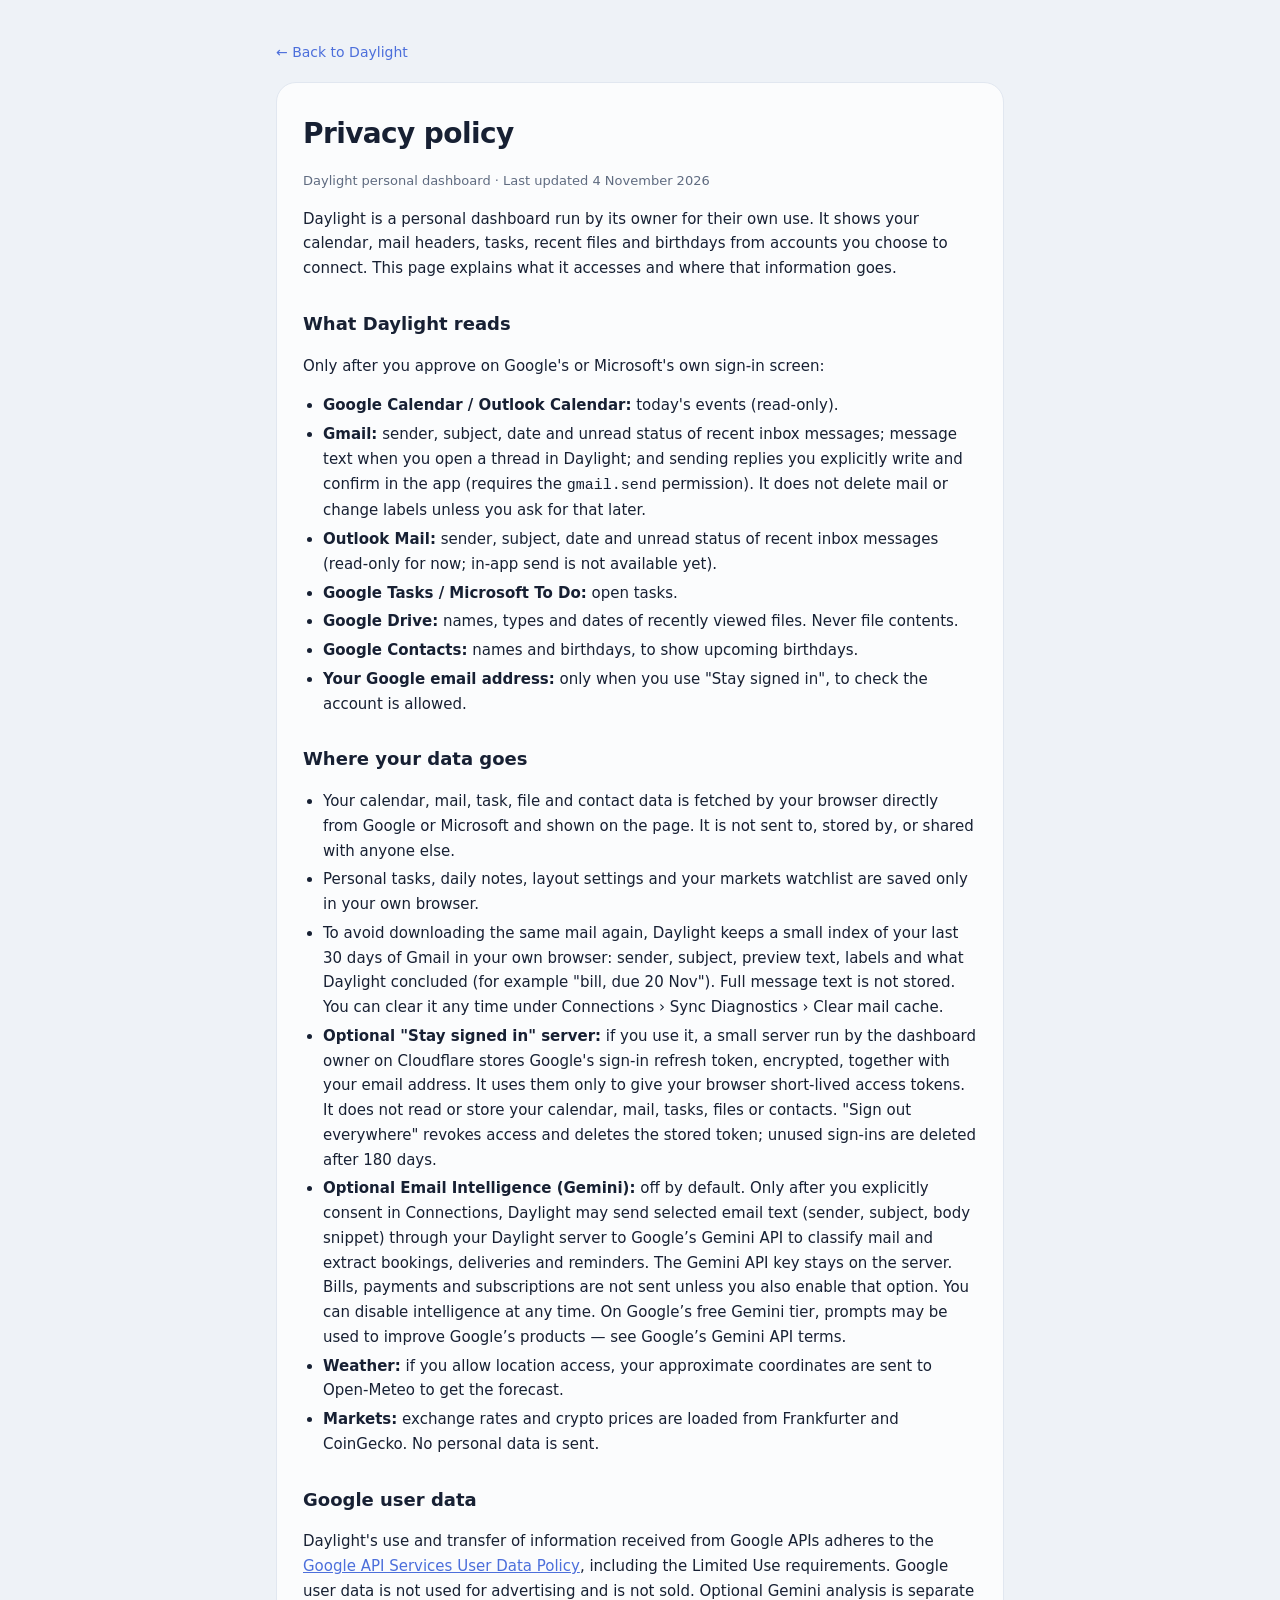
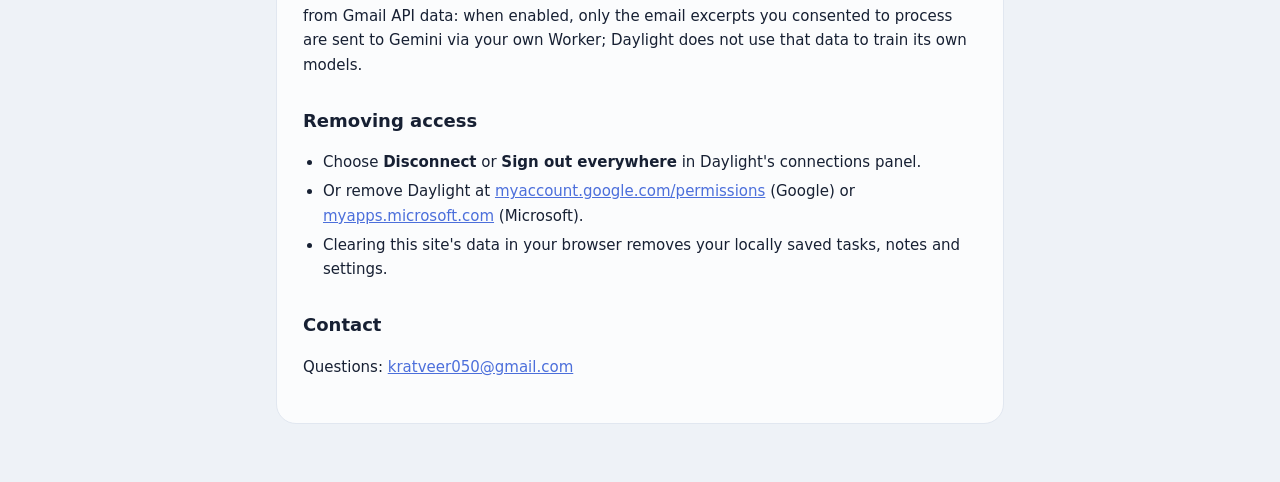
==== privacy.html @ 954da71e "Gmail reliability (Phase 1), financial intelligence (Phase 2), Gmail cost-optimised sync (v2), audit" ====
<!doctype html>
<html lang="en">
<head>
<meta charset="utf-8"><meta name="viewport" content="width=device-width,initial-scale=1">
<title>Daylight — Privacy policy</title>
<link rel="icon" href="icon-192.png">
<style>
:root{--bg:#eef2f7;--ink:#172033;--muted:#5f6b80;--card:#ffffffcc;--line:#e1e7f0;--accent:#4c6fdb}
@media (prefers-color-scheme:dark){:root{--bg:#141a25;--ink:#e8edf6;--muted:#a4b0c2;--card:#1f2838cc;--line:#2e3a50;--accent:#9bb0ff}}
*{box-sizing:border-box}body{margin:0;background:var(--bg);color:var(--ink);font:15px/1.65 system-ui,-apple-system,"Segoe UI",sans-serif}
main{max-width:760px;margin:0 auto;padding:40px 16px 60px}
.card{background:var(--card);border:1px solid var(--line);border-radius:20px;padding:28px 26px}
h1{font-size:28px;letter-spacing:-.6px;margin:0 0 4px}h2{font-size:18px;margin:28px 0 6px}
.muted{color:var(--muted);font-size:13px}a{color:var(--accent)}ul{padding-left:20px}li{margin:4px 0}
.back{display:inline-block;margin-bottom:18px;font-size:14px;text-decoration:none}
</style>
</head>
<body>
<main>
<a class="back" href="./">← Back to Daylight</a>
<div class="card">
<h1>Privacy policy</h1>
<p class="muted">Daylight personal dashboard · Last updated 4 November 2026</p>

<p>Daylight is a personal dashboard run by its owner for their own use. It shows your calendar, mail headers, tasks, recent files and birthdays from accounts you choose to connect. This page explains what it accesses and where that information goes.</p>

<h2>What Daylight reads</h2>
<p>Only after you approve on Google's or Microsoft's own sign-in screen:</p>
<ul>
<li><b>Google Calendar / Outlook Calendar:</b> today's events (read-only).</li>
<li><b>Gmail:</b> sender, subject, date and unread status of recent inbox messages; message text when you open a thread in Daylight; and sending replies you explicitly write and confirm in the app (requires the <code>gmail.send</code> permission). It does not delete mail or change labels unless you ask for that later.</li>
<li><b>Outlook Mail:</b> sender, subject, date and unread status of recent inbox messages (read-only for now; in-app send is not available yet).</li>
<li><b>Google Tasks / Microsoft To Do:</b> open tasks.</li>
<li><b>Google Drive:</b> names, types and dates of recently viewed files. Never file contents.</li>
<li><b>Google Contacts:</b> names and birthdays, to show upcoming birthdays.</li>
<li><b>Your Google email address:</b> only when you use "Stay signed in", to check the account is allowed.</li>
</ul>

<h2>Where your data goes</h2>
<ul>
<li>Your calendar, mail, task, file and contact data is fetched by your browser directly from Google or Microsoft and shown on the page. It is not sent to, stored by, or shared with anyone else.</li>
<li>Personal tasks, daily notes, layout settings and your markets watchlist are saved only in your own browser.</li>
<li>To avoid downloading the same mail again, Daylight keeps a small index of your last 30 days of Gmail in your own browser: sender, subject, preview text, labels and what Daylight concluded (for example "bill, due 20 Nov"). Full message text is not stored. You can clear it any time under Connections › Sync Diagnostics › Clear mail cache.</li>
<li><b>Optional "Stay signed in" server:</b> if you use it, a small server run by the dashboard owner on Cloudflare stores Google's sign-in refresh token, encrypted, together with your email address. It uses them only to give your browser short-lived access tokens. It does not read or store your calendar, mail, tasks, files or contacts. "Sign out everywhere" revokes access and deletes the stored token; unused sign-ins are deleted after 180 days.</li>
<li><b>Optional Email Intelligence (Gemini):</b> off by default. Only after you explicitly consent in Connections, Daylight may send selected email text (sender, subject, body snippet) through your Daylight server to Google’s Gemini API to classify mail and extract bookings, deliveries and reminders. The Gemini API key stays on the server. Bills, payments and subscriptions are not sent unless you also enable that option. You can disable intelligence at any time. On Google’s free Gemini tier, prompts may be used to improve Google’s products — see Google’s Gemini API terms.</li>
<li><b>Weather:</b> if you allow location access, your approximate coordinates are sent to Open-Meteo to get the forecast.</li>
<li><b>Markets:</b> exchange rates and crypto prices are loaded from Frankfurter and CoinGecko. No personal data is sent.</li>
</ul>

<h2>Google user data</h2>
<p>Daylight's use and transfer of information received from Google APIs adheres to the <a href="https://developers.google.com/terms/api-services-user-data-policy">Google API Services User Data Policy</a>, including the Limited Use requirements. Google user data is not used for advertising and is not sold. Optional Gemini analysis is separate from Gmail API data: when enabled, only the email excerpts you consented to process are sent to Gemini via your own Worker; Daylight does not use that data to train its own models.</p>

<h2>Removing access</h2>
<ul>
<li>Choose <b>Disconnect</b> or <b>Sign out everywhere</b> in Daylight's connections panel.</li>
<li>Or remove Daylight at <a href="https://myaccount.google.com/permissions">myaccount.google.com/permissions</a> (Google) or <a href="https://myapps.microsoft.com">myapps.microsoft.com</a> (Microsoft).</li>
<li>Clearing this site's data in your browser removes your locally saved tasks, notes and settings.</li>
</ul>

<h2>Contact</h2>
<p>Questions: <a href="mailto:kratveer050@gmail.com">kratveer050@gmail.com</a></p>
</div>
</main>
</body>
</html>
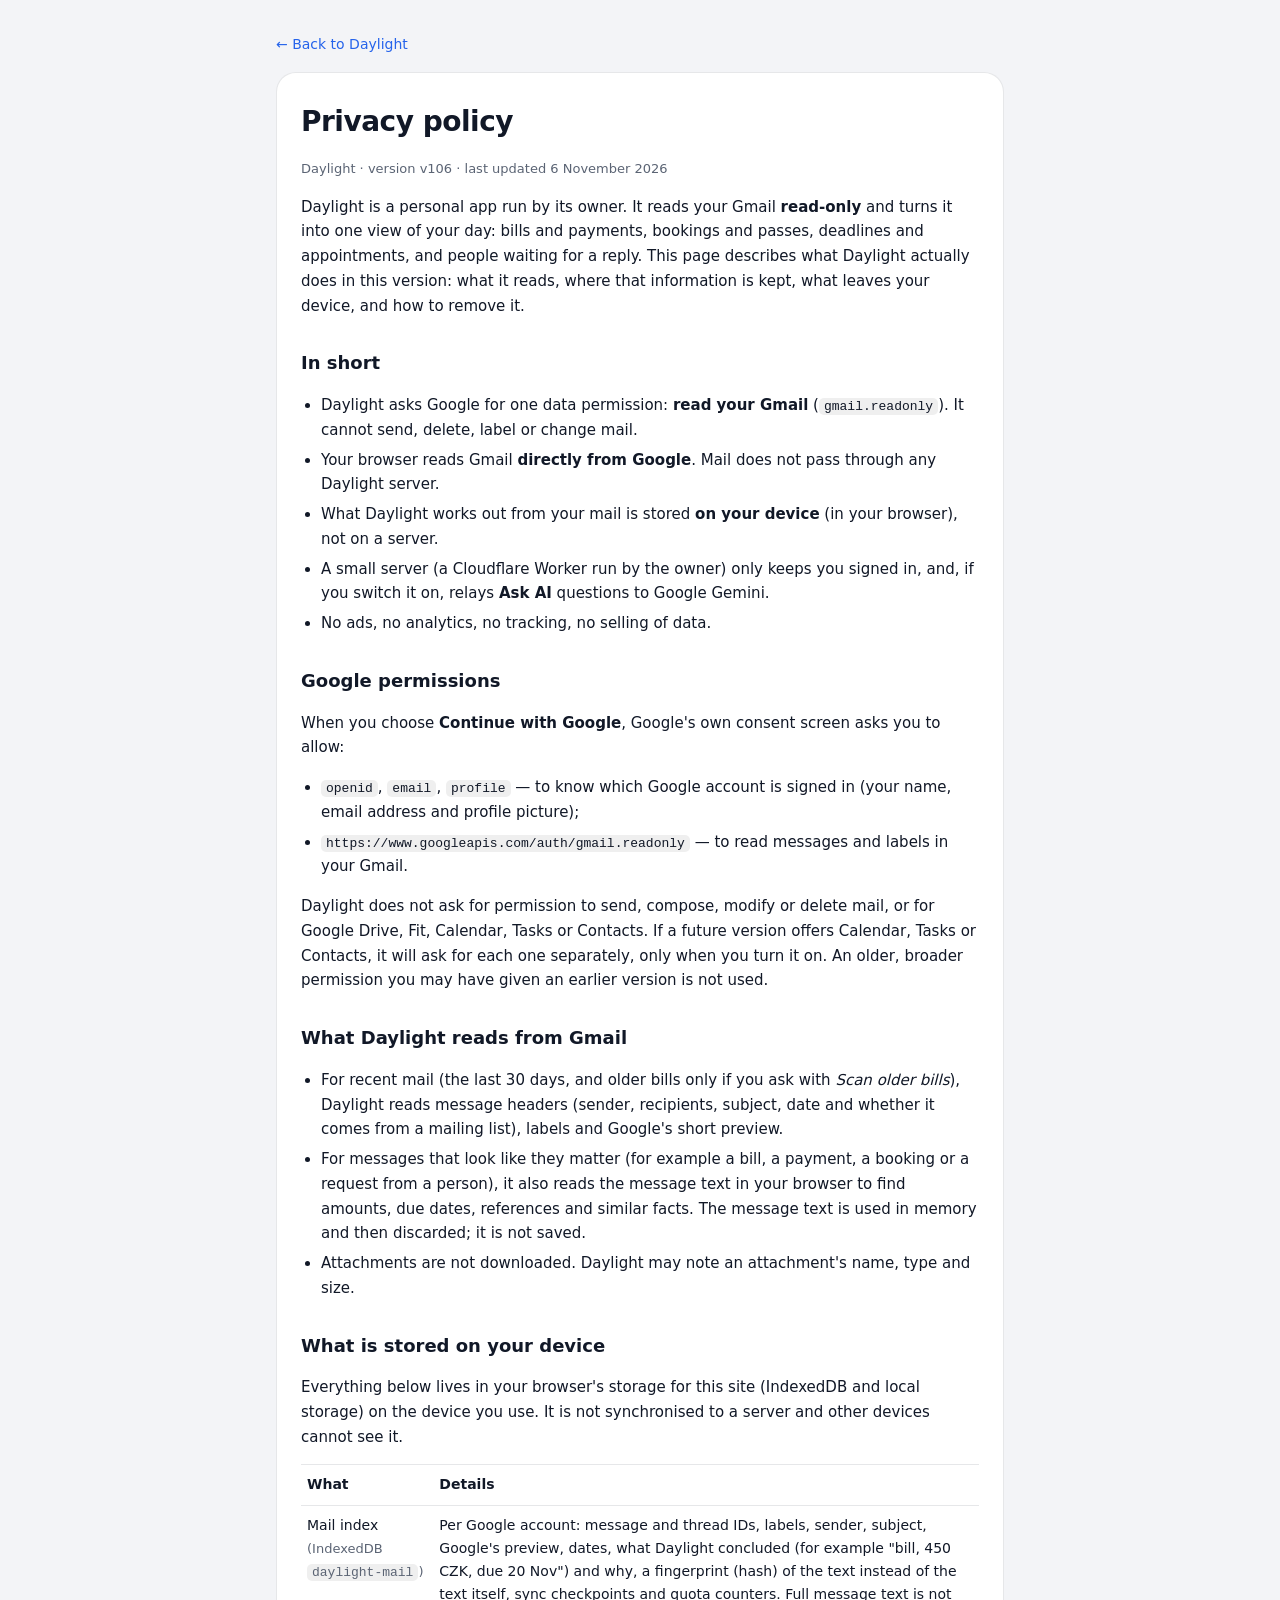
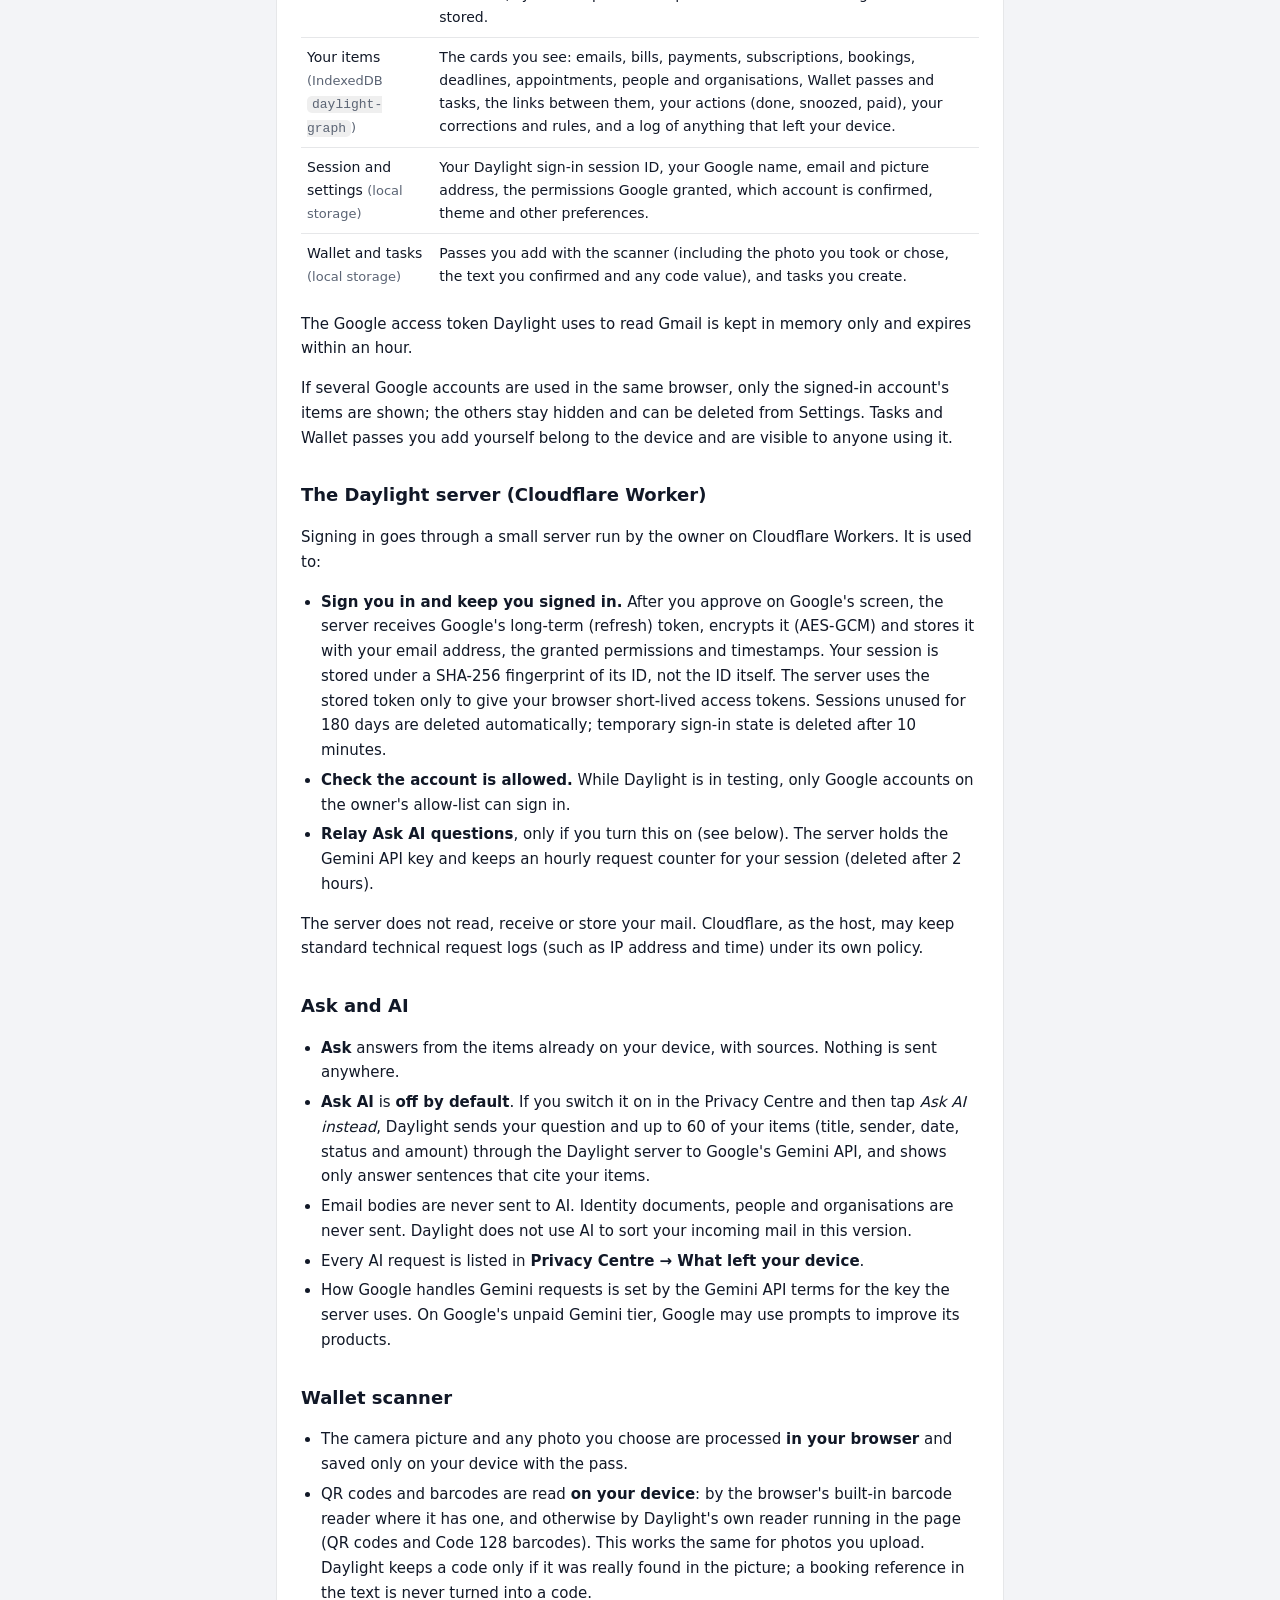
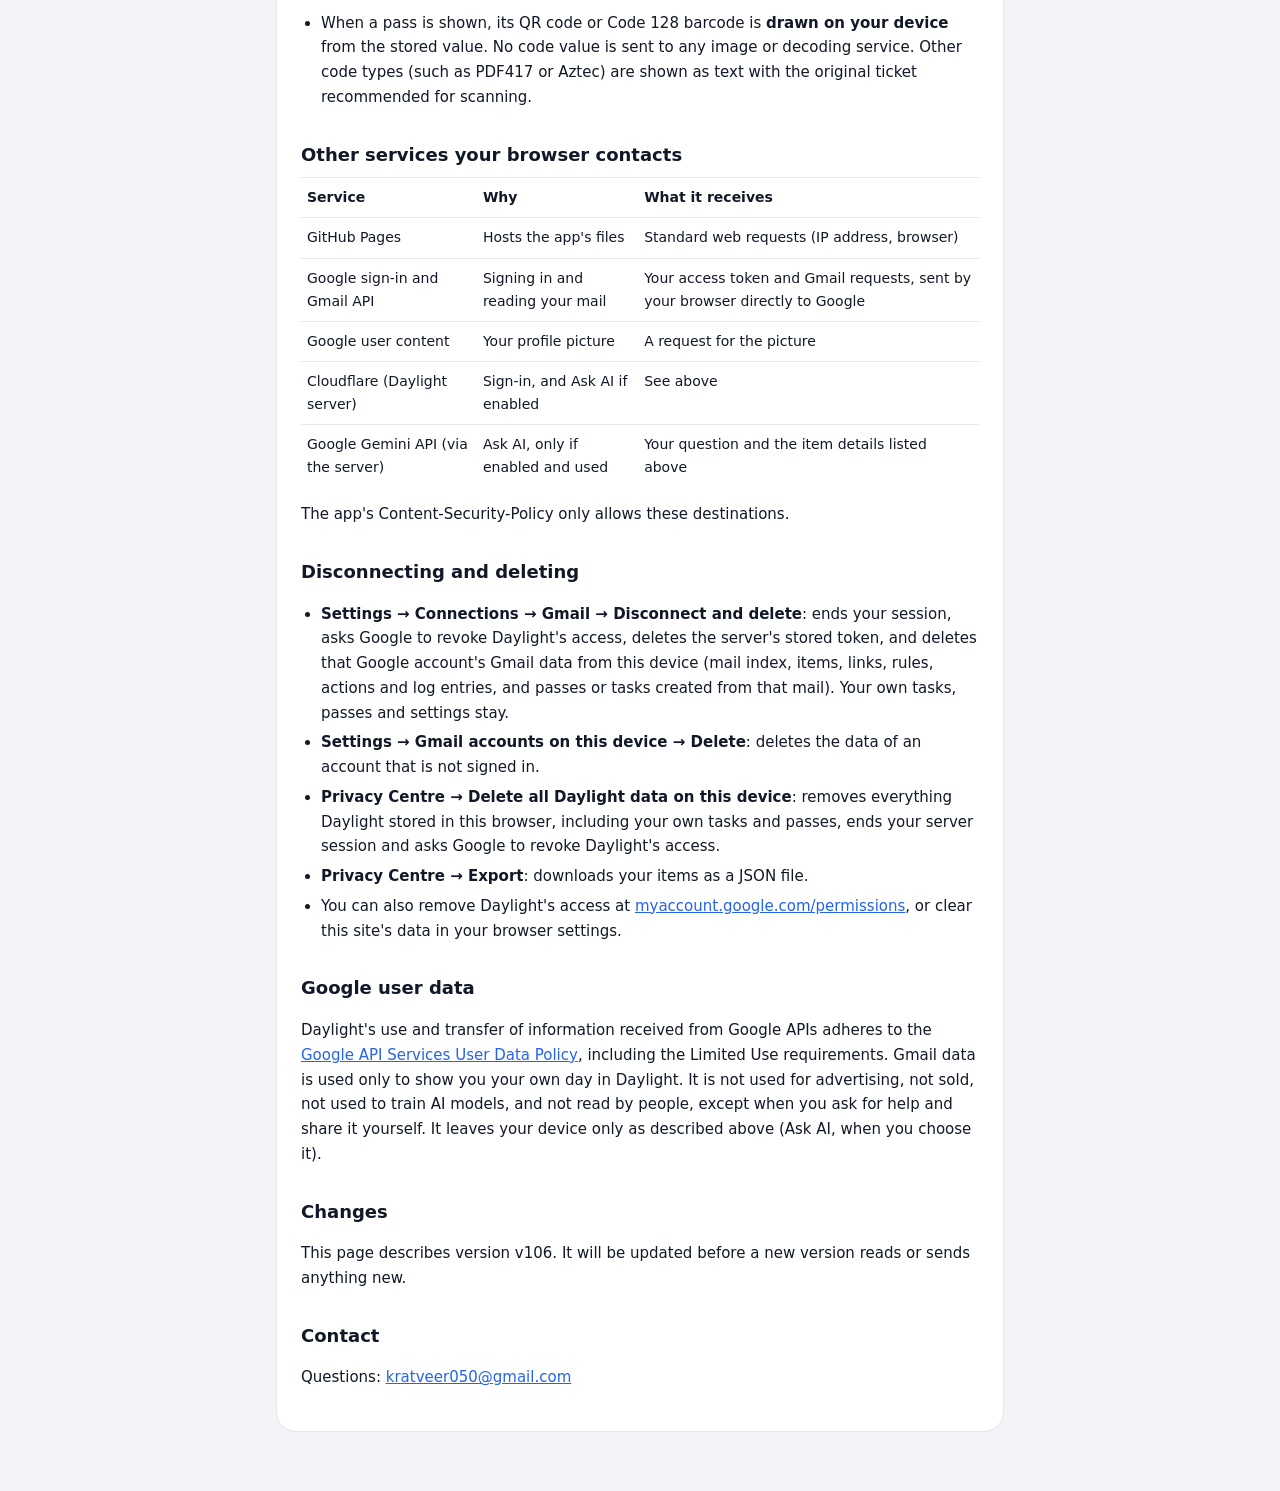
==== commit 46388fa9: "Daylight v106: V2 only, local scanner, privacy policy, CSP, self-hosted fonts, site-only publishing" ====
--- a/privacy.html
+++ b/privacy.html
@@ -2,17 +2,20 @@
 <html lang="en">
 <head>
 <meta charset="utf-8"><meta name="viewport" content="width=device-width,initial-scale=1">
+<meta http-equiv="Content-Security-Policy" content="default-src 'none'; style-src 'unsafe-inline'; img-src 'self'; base-uri 'none'; form-action 'none'">
 <title>Daylight — Privacy policy</title>
 <link rel="icon" href="icon-192.png">
 <style>
-:root{--bg:#eef2f7;--ink:#172033;--muted:#5f6b80;--card:#ffffffcc;--line:#e1e7f0;--accent:#4c6fdb}
-@media (prefers-color-scheme:dark){:root{--bg:#141a25;--ink:#e8edf6;--muted:#a4b0c2;--card:#1f2838cc;--line:#2e3a50;--accent:#9bb0ff}}
+:root{--bg:#F3F4F7;--ink:#111827;--muted:#5B6474;--card:#fff;--line:rgba(15,23,42,.1);--accent:#2563EB}
+@media (prefers-color-scheme:dark){:root{--bg:#0C0E12;--ink:#E8EDF6;--muted:#A4B0C2;--card:#161A21;--line:rgba(255,255,255,.1);--accent:#8FB0FF}}
 *{box-sizing:border-box}body{margin:0;background:var(--bg);color:var(--ink);font:15px/1.65 system-ui,-apple-system,"Segoe UI",sans-serif}
-main{max-width:760px;margin:0 auto;padding:40px 16px 60px}
-.card{background:var(--card);border:1px solid var(--line);border-radius:20px;padding:28px 26px}
-h1{font-size:28px;letter-spacing:-.6px;margin:0 0 4px}h2{font-size:18px;margin:28px 0 6px}
-.muted{color:var(--muted);font-size:13px}a{color:var(--accent)}ul{padding-left:20px}li{margin:4px 0}
-.back{display:inline-block;margin-bottom:18px;font-size:14px;text-decoration:none}
+main{max-width:760px;margin:0 auto;padding:32px 16px 60px}
+.card{background:var(--card);border:1px solid var(--line);border-radius:20px;padding:26px 24px}
+h1{font-size:28px;letter-spacing:-.5px;margin:0 0 4px}h2{font-size:18px;margin:30px 0 6px}
+.muted{color:var(--muted);font-size:13px}a{color:var(--accent)}ul{padding-left:20px}li{margin:5px 0}
+code{font-size:13px;background:rgba(127,127,127,.12);padding:1px 5px;border-radius:5px;word-break:break-word}
+table{width:100%;border-collapse:collapse;font-size:14px;margin:8px 0}th,td{text-align:left;vertical-align:top;padding:8px 6px;border-top:1px solid var(--line)}th{font-weight:650}
+.back{display:inline-block;margin-bottom:16px;font-size:14px;text-decoration:none}
 </style>
 </head>
 <body>
@@ -20,42 +23,96 @@
 <a class="back" href="./">← Back to Daylight</a>
 <div class="card">
 <h1>Privacy policy</h1>
-<p class="muted">Daylight personal dashboard · Last updated 4 November 2026</p>
+<p class="muted">Daylight · version v106 · last updated 6 November 2026</p>
 
-<p>Daylight is a personal dashboard run by its owner for their own use. It shows your calendar, mail headers, tasks, recent files and birthdays from accounts you choose to connect. This page explains what it accesses and where that information goes.</p>
+<p>Daylight is a personal app run by its owner. It reads your Gmail <b>read-only</b> and turns it into one view of your day: bills and payments, bookings and passes, deadlines and appointments, and people waiting for a reply. This page describes what Daylight actually does in this version: what it reads, where that information is kept, what leaves your device, and how to remove it.</p>
 
-<h2>What Daylight reads</h2>
-<p>Only after you approve on Google's or Microsoft's own sign-in screen:</p>
+<h2>In short</h2>
 <ul>
-<li><b>Google Calendar / Outlook Calendar:</b> today's events (read-only).</li>
-<li><b>Gmail:</b> sender, subject, date and unread status of recent inbox messages; message text when you open a thread in Daylight; and sending replies you explicitly write and confirm in the app (requires the <code>gmail.send</code> permission). It does not delete mail or change labels unless you ask for that later.</li>
-<li><b>Outlook Mail:</b> sender, subject, date and unread status of recent inbox messages (read-only for now; in-app send is not available yet).</li>
-<li><b>Google Tasks / Microsoft To Do:</b> open tasks.</li>
-<li><b>Google Drive:</b> names, types and dates of recently viewed files. Never file contents.</li>
-<li><b>Google Contacts:</b> names and birthdays, to show upcoming birthdays.</li>
-<li><b>Your Google email address:</b> only when you use "Stay signed in", to check the account is allowed.</li>
+<li>Daylight asks Google for one data permission: <b>read your Gmail</b> (<code>gmail.readonly</code>). It cannot send, delete, label or change mail.</li>
+<li>Your browser reads Gmail <b>directly from Google</b>. Mail does not pass through any Daylight server.</li>
+<li>What Daylight works out from your mail is stored <b>on your device</b> (in your browser), not on a server.</li>
+<li>A small server (a Cloudflare Worker run by the owner) only keeps you signed in, and, if you switch it on, relays <b>Ask AI</b> questions to Google Gemini.</li>
+<li>No ads, no analytics, no tracking, no selling of data.</li>
 </ul>
 
-<h2>Where your data goes</h2>
+<h2>Google permissions</h2>
+<p>When you choose <b>Continue with Google</b>, Google's own consent screen asks you to allow:</p>
 <ul>
-<li>Your calendar, mail, task, file and contact data is fetched by your browser directly from Google or Microsoft and shown on the page. It is not sent to, stored by, or shared with anyone else.</li>
-<li>Personal tasks, daily notes, layout settings and your markets watchlist are saved only in your own browser.</li>
-<li>To avoid downloading the same mail again, Daylight keeps a small index of your last 30 days of Gmail in your own browser: sender, subject, preview text, labels and what Daylight concluded (for example "bill, due 20 Nov"). Full message text is not stored. You can clear it any time under Connections › Sync Diagnostics › Clear mail cache.</li>
-<li><b>Optional "Stay signed in" server:</b> if you use it, a small server run by the dashboard owner on Cloudflare stores Google's sign-in refresh token, encrypted, together with your email address. It uses them only to give your browser short-lived access tokens. It does not read or store your calendar, mail, tasks, files or contacts. "Sign out everywhere" revokes access and deletes the stored token; unused sign-ins are deleted after 180 days.</li>
-<li><b>Optional Email Intelligence (Gemini):</b> off by default. Only after you explicitly consent in Connections, Daylight may send selected email text (sender, subject, body snippet) through your Daylight server to Google’s Gemini API to classify mail and extract bookings, deliveries and reminders. The Gemini API key stays on the server. Bills, payments and subscriptions are not sent unless you also enable that option. You can disable intelligence at any time. On Google’s free Gemini tier, prompts may be used to improve Google’s products — see Google’s Gemini API terms.</li>
-<li><b>Weather:</b> if you allow location access, your approximate coordinates are sent to Open-Meteo to get the forecast.</li>
-<li><b>Markets:</b> exchange rates and crypto prices are loaded from Frankfurter and CoinGecko. No personal data is sent.</li>
+<li><code>openid</code>, <code>email</code>, <code>profile</code> — to know which Google account is signed in (your name, email address and profile picture);</li>
+<li><code>https://www.googleapis.com/auth/gmail.readonly</code> — to read messages and labels in your Gmail.</li>
+</ul>
+<p>Daylight does not ask for permission to send, compose, modify or delete mail, or for Google Drive, Fit, Calendar, Tasks or Contacts. If a future version offers Calendar, Tasks or Contacts, it will ask for each one separately, only when you turn it on. An older, broader permission you may have given an earlier version is not used.</p>
+
+<h2>What Daylight reads from Gmail</h2>
+<ul>
+<li>For recent mail (the last 30 days, and older bills only if you ask with <i>Scan older bills</i>), Daylight reads message headers (sender, recipients, subject, date and whether it comes from a mailing list), labels and Google's short preview.</li>
+<li>For messages that look like they matter (for example a bill, a payment, a booking or a request from a person), it also reads the message text in your browser to find amounts, due dates, references and similar facts. The message text is used in memory and then discarded; it is not saved.</li>
+<li>Attachments are not downloaded. Daylight may note an attachment's name, type and size.</li>
+</ul>
+
+<h2>What is stored on your device</h2>
+<p>Everything below lives in your browser's storage for this site (IndexedDB and local storage) on the device you use. It is not synchronised to a server and other devices cannot see it.</p>
+<table>
+<tr><th>What</th><th>Details</th></tr>
+<tr><td>Mail index <span class="muted">(IndexedDB <code>daylight-mail</code>)</span></td><td>Per Google account: message and thread IDs, labels, sender, subject, Google's preview, dates, what Daylight concluded (for example "bill, 450 CZK, due 20 Nov") and why, a fingerprint (hash) of the text instead of the text itself, sync checkpoints and quota counters. Full message text is not stored.</td></tr>
+<tr><td>Your items <span class="muted">(IndexedDB <code>daylight-graph</code>)</span></td><td>The cards you see: emails, bills, payments, subscriptions, bookings, deadlines, appointments, people and organisations, Wallet passes and tasks, the links between them, your actions (done, snoozed, paid), your corrections and rules, and a log of anything that left your device.</td></tr>
+<tr><td>Session and settings <span class="muted">(local storage)</span></td><td>Your Daylight sign-in session ID, your Google name, email and picture address, the permissions Google granted, which account is confirmed, theme and other preferences.</td></tr>
+<tr><td>Wallet and tasks <span class="muted">(local storage)</span></td><td>Passes you add with the scanner (including the photo you took or chose, the text you confirmed and any code value), and tasks you create.</td></tr>
+</table>
+<p>The Google access token Daylight uses to read Gmail is kept in memory only and expires within an hour.</p>
+<p>If several Google accounts are used in the same browser, only the signed-in account's items are shown; the others stay hidden and can be deleted from Settings. Tasks and Wallet passes you add yourself belong to the device and are visible to anyone using it.</p>
+
+<h2>The Daylight server (Cloudflare Worker)</h2>
+<p>Signing in goes through a small server run by the owner on Cloudflare Workers. It is used to:</p>
+<ul>
+<li><b>Sign you in and keep you signed in.</b> After you approve on Google's screen, the server receives Google's long-term (refresh) token, encrypts it (AES-GCM) and stores it with your email address, the granted permissions and timestamps. Your session is stored under a SHA-256 fingerprint of its ID, not the ID itself. The server uses the stored token only to give your browser short-lived access tokens. Sessions unused for 180 days are deleted automatically; temporary sign-in state is deleted after 10 minutes.</li>
+<li><b>Check the account is allowed.</b> While Daylight is in testing, only Google accounts on the owner's allow-list can sign in.</li>
+<li><b>Relay Ask AI questions</b>, only if you turn this on (see below). The server holds the Gemini API key and keeps an hourly request counter for your session (deleted after 2 hours).</li>
+</ul>
+<p>The server does not read, receive or store your mail. Cloudflare, as the host, may keep standard technical request logs (such as IP address and time) under its own policy.</p>
+
+<h2>Ask and AI</h2>
+<ul>
+<li><b>Ask</b> answers from the items already on your device, with sources. Nothing is sent anywhere.</li>
+<li><b>Ask AI</b> is <b>off by default</b>. If you switch it on in the Privacy Centre and then tap <i>Ask AI instead</i>, Daylight sends your question and up to 60 of your items (title, sender, date, status and amount) through the Daylight server to Google's Gemini API, and shows only answer sentences that cite your items.</li>
+<li>Email bodies are never sent to AI. Identity documents, people and organisations are never sent. Daylight does not use AI to sort your incoming mail in this version.</li>
+<li>Every AI request is listed in <b>Privacy Centre → What left your device</b>.</li>
+<li>How Google handles Gemini requests is set by the Gemini API terms for the key the server uses. On Google's unpaid Gemini tier, Google may use prompts to improve its products.</li>
+</ul>
+
+<h2>Wallet scanner</h2>
+<ul>
+<li>The camera picture and any photo you choose are processed <b>in your browser</b> and saved only on your device with the pass.</li>
+<li>QR codes and barcodes are read <b>on your device</b>: by the browser's built-in barcode reader where it has one, and otherwise by Daylight's own reader running in the page (QR codes and Code 128 barcodes). This works the same for photos you upload. Daylight keeps a code only if it was really found in the picture; a booking reference in the text is never turned into a code.</li>
+<li>When a pass is shown, its QR code or Code 128 barcode is <b>drawn on your device</b> from the stored value. No code value is sent to any image or decoding service. Other code types (such as PDF417 or Aztec) are shown as text with the original ticket recommended for scanning.</li>
+</ul>
+
+<h2>Other services your browser contacts</h2>
+<table>
+<tr><th>Service</th><th>Why</th><th>What it receives</th></tr>
+<tr><td>GitHub Pages</td><td>Hosts the app's files</td><td>Standard web requests (IP address, browser)</td></tr>
+<tr><td>Google sign-in and Gmail API</td><td>Signing in and reading your mail</td><td>Your access token and Gmail requests, sent by your browser directly to Google</td></tr>
+<tr><td>Google user content</td><td>Your profile picture</td><td>A request for the picture</td></tr>
+<tr><td>Cloudflare (Daylight server)</td><td>Sign-in, and Ask AI if enabled</td><td>See above</td></tr>
+<tr><td>Google Gemini API (via the server)</td><td>Ask AI, only if enabled and used</td><td>Your question and the item details listed above</td></tr>
+</table>
+<p>The app's Content-Security-Policy only allows these destinations.</p>
+
+<h2>Disconnecting and deleting</h2>
+<ul>
+<li><b>Settings → Connections → Gmail → Disconnect and delete</b>: ends your session, asks Google to revoke Daylight's access, deletes the server's stored token, and deletes that Google account's Gmail data from this device (mail index, items, links, rules, actions and log entries, and passes or tasks created from that mail). Your own tasks, passes and settings stay.</li>
+<li><b>Settings → Gmail accounts on this device → Delete</b>: deletes the data of an account that is not signed in.</li>
+<li><b>Privacy Centre → Delete all Daylight data on this device</b>: removes everything Daylight stored in this browser, including your own tasks and passes, ends your server session and asks Google to revoke Daylight's access.</li>
+<li><b>Privacy Centre → Export</b>: downloads your items as a JSON file.</li>
+<li>You can also remove Daylight's access at <a href="https://myaccount.google.com/permissions">myaccount.google.com/permissions</a>, or clear this site's data in your browser settings.</li>
 </ul>
 
 <h2>Google user data</h2>
-<p>Daylight's use and transfer of information received from Google APIs adheres to the <a href="https://developers.google.com/terms/api-services-user-data-policy">Google API Services User Data Policy</a>, including the Limited Use requirements. Google user data is not used for advertising and is not sold. Optional Gemini analysis is separate from Gmail API data: when enabled, only the email excerpts you consented to process are sent to Gemini via your own Worker; Daylight does not use that data to train its own models.</p>
+<p>Daylight's use and transfer of information received from Google APIs adheres to the <a href="https://developers.google.com/terms/api-services-user-data-policy">Google API Services User Data Policy</a>, including the Limited Use requirements. Gmail data is used only to show you your own day in Daylight. It is not used for advertising, not sold, not used to train AI models, and not read by people, except when you ask for help and share it yourself. It leaves your device only as described above (Ask AI, when you choose it).</p>
 
-<h2>Removing access</h2>
-<ul>
-<li>Choose <b>Disconnect</b> or <b>Sign out everywhere</b> in Daylight's connections panel.</li>
-<li>Or remove Daylight at <a href="https://myaccount.google.com/permissions">myaccount.google.com/permissions</a> (Google) or <a href="https://myapps.microsoft.com">myapps.microsoft.com</a> (Microsoft).</li>
-<li>Clearing this site's data in your browser removes your locally saved tasks, notes and settings.</li>
-</ul>
+<h2>Changes</h2>
+<p>This page describes version v106. It will be updated before a new version reads or sends anything new.</p>
 
 <h2>Contact</h2>
 <p>Questions: <a href="mailto:kratveer050@gmail.com">kratveer050@gmail.com</a></p>
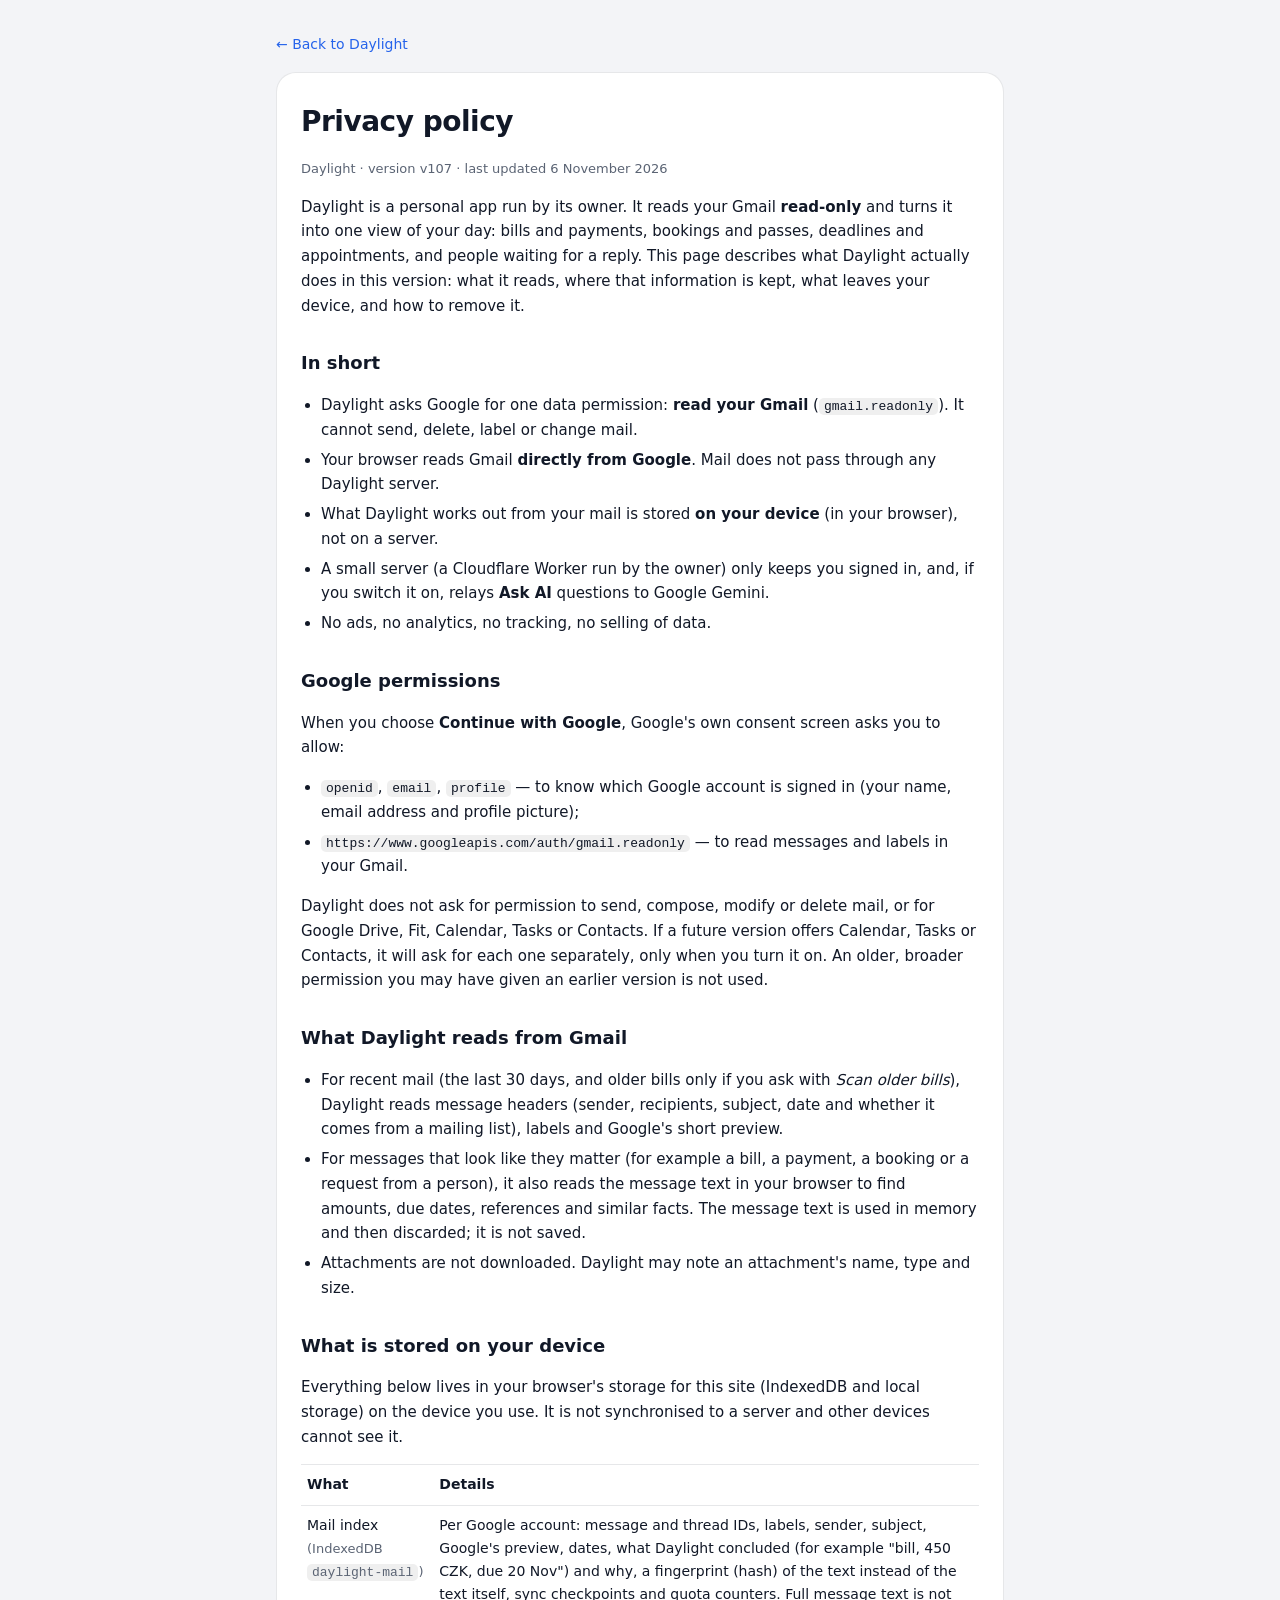
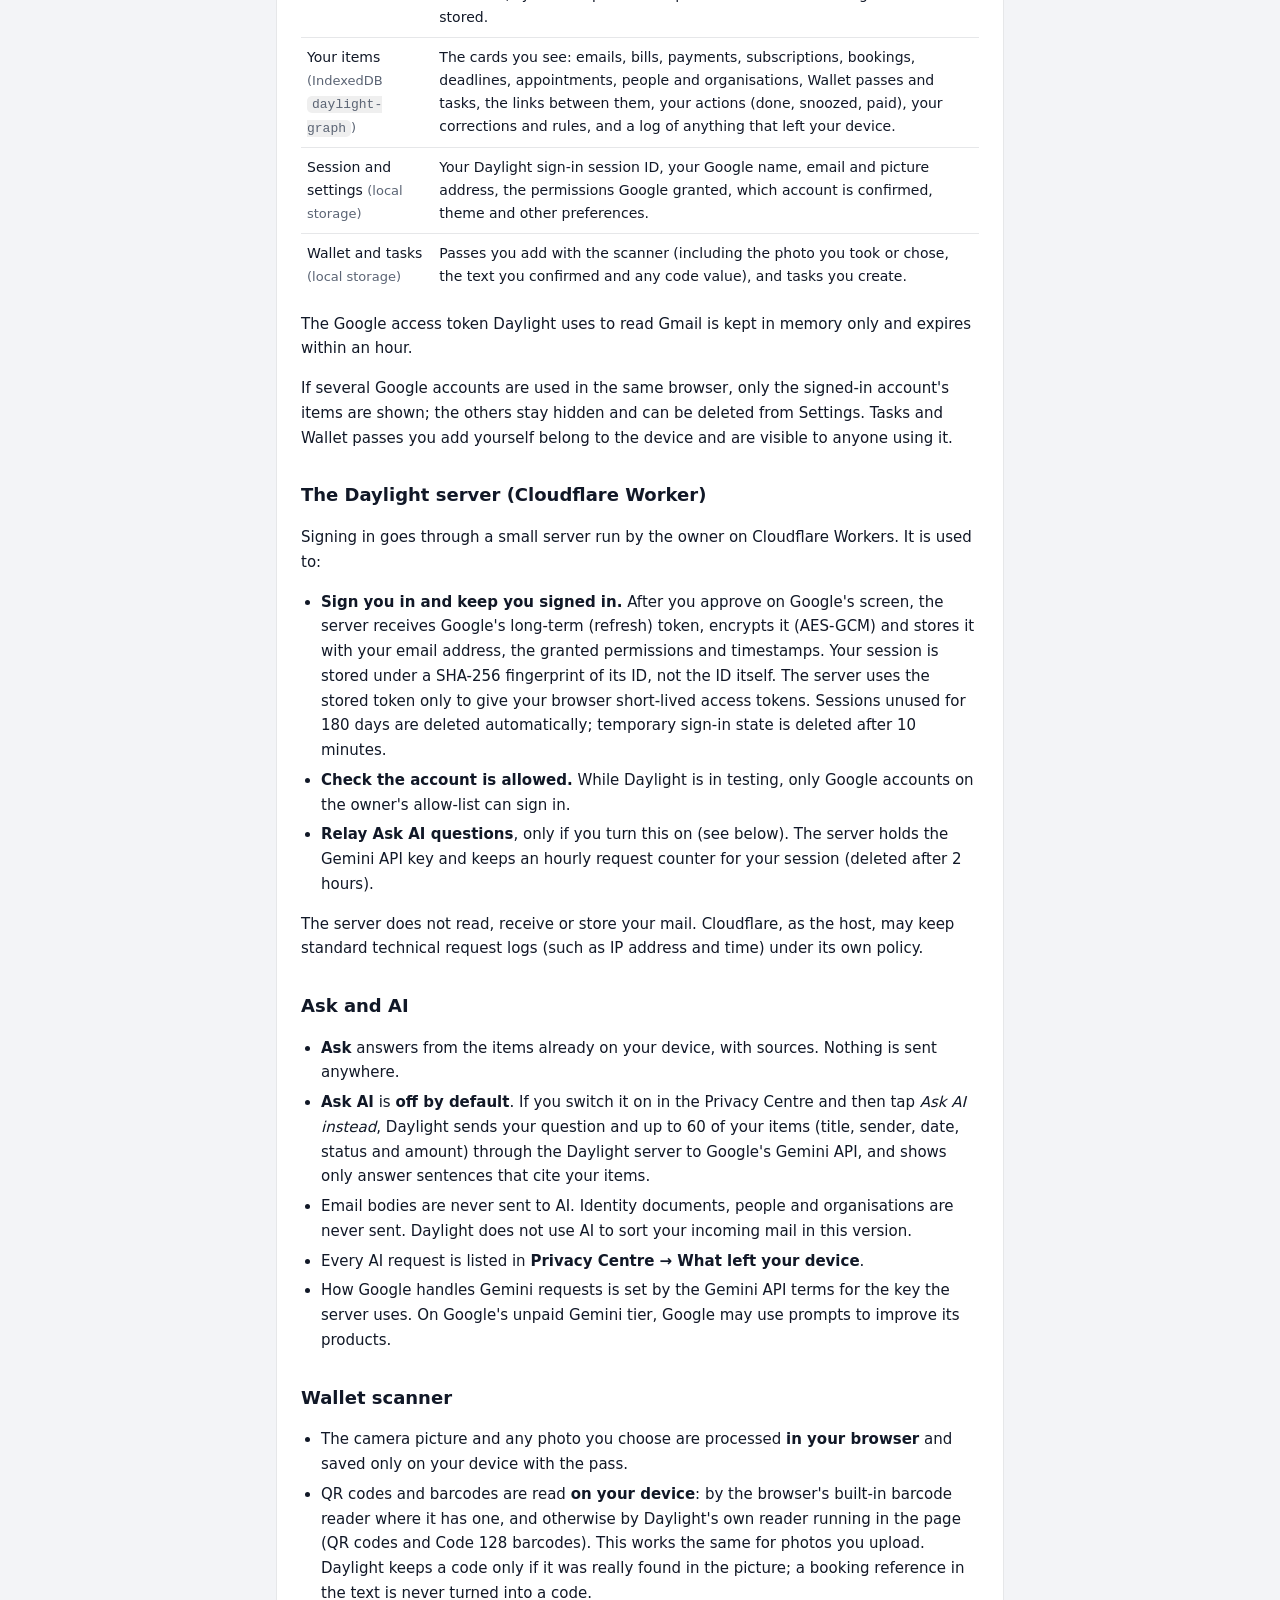
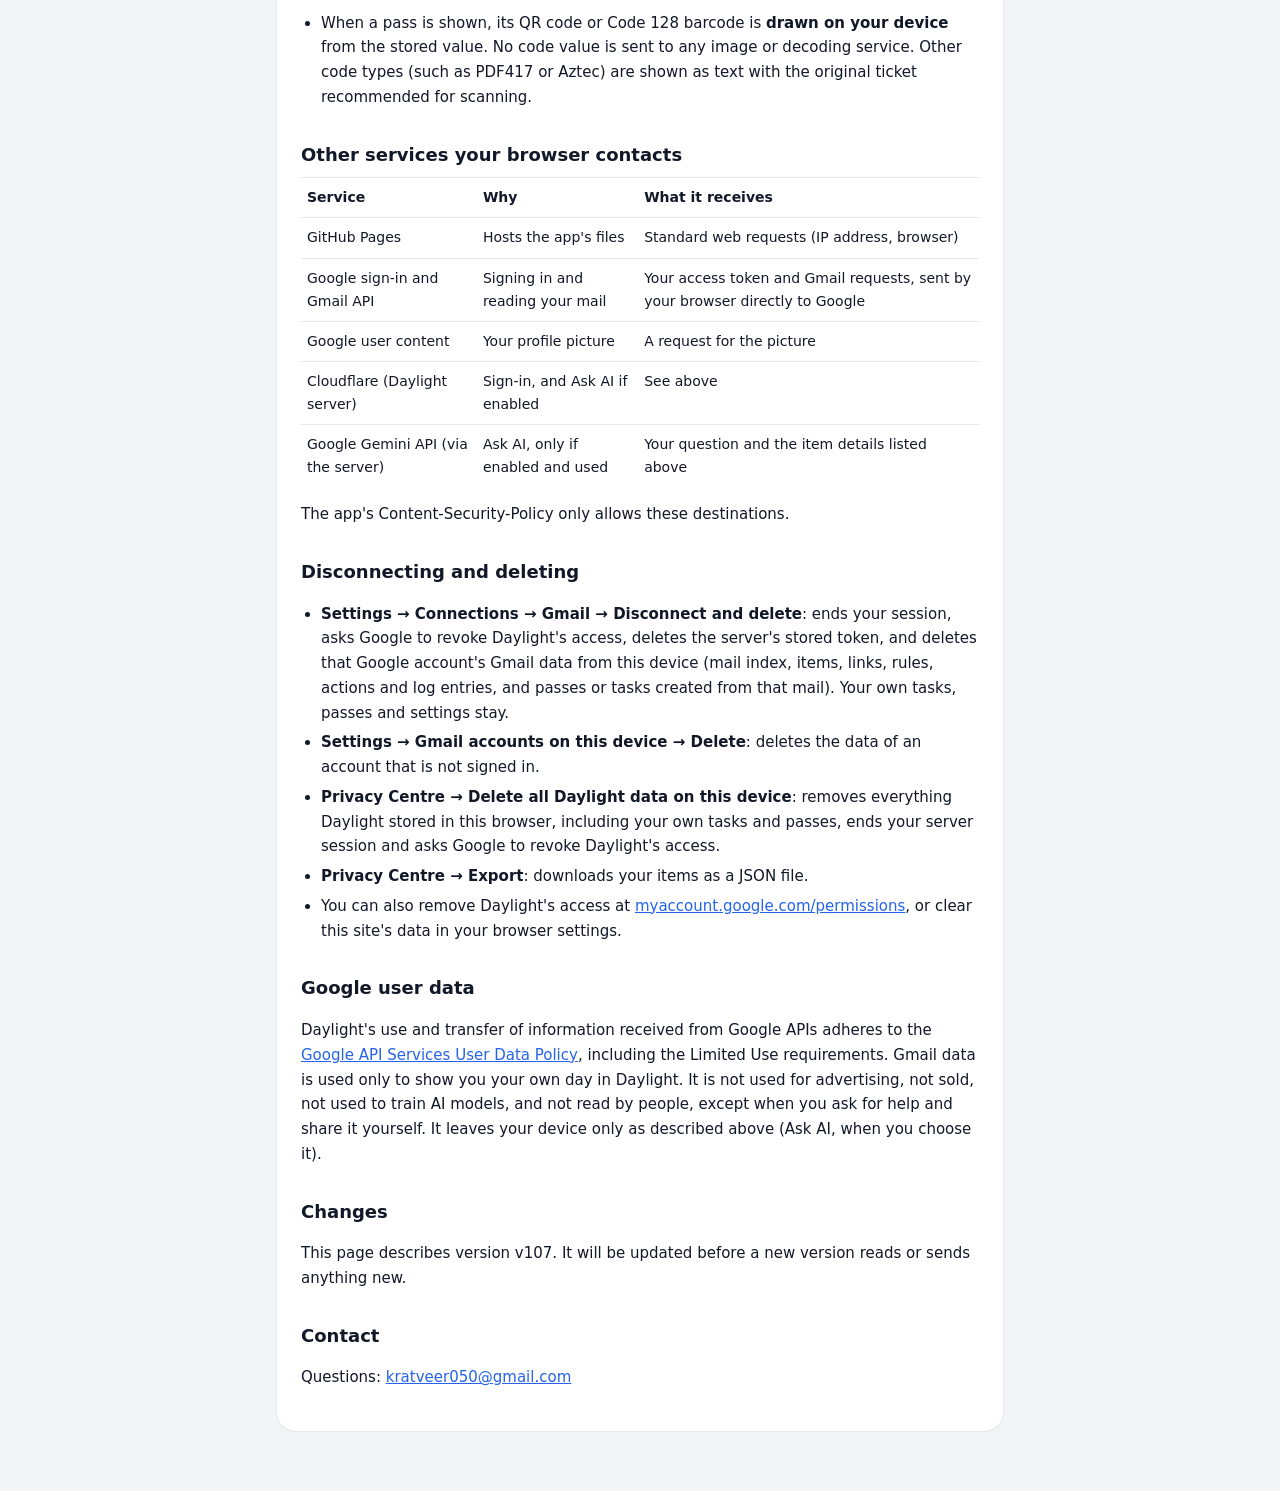
==== commit 8342510d: "v107: promotions, bank notices and payment confirmations no longer become bills; own-account transfe" ====
--- a/privacy.html
+++ b/privacy.html
@@ -23,7 +23,7 @@
 <a class="back" href="./">← Back to Daylight</a>
 <div class="card">
 <h1>Privacy policy</h1>
-<p class="muted">Daylight · version v106 · last updated 6 November 2026</p>
+<p class="muted">Daylight · version v107 · last updated 6 November 2026</p>
 
 <p>Daylight is a personal app run by its owner. It reads your Gmail <b>read-only</b> and turns it into one view of your day: bills and payments, bookings and passes, deadlines and appointments, and people waiting for a reply. This page describes what Daylight actually does in this version: what it reads, where that information is kept, what leaves your device, and how to remove it.</p>
 
@@ -112,7 +112,7 @@
 <p>Daylight's use and transfer of information received from Google APIs adheres to the <a href="https://developers.google.com/terms/api-services-user-data-policy">Google API Services User Data Policy</a>, including the Limited Use requirements. Gmail data is used only to show you your own day in Daylight. It is not used for advertising, not sold, not used to train AI models, and not read by people, except when you ask for help and share it yourself. It leaves your device only as described above (Ask AI, when you choose it).</p>
 
 <h2>Changes</h2>
-<p>This page describes version v106. It will be updated before a new version reads or sends anything new.</p>
+<p>This page describes version v107. It will be updated before a new version reads or sends anything new.</p>
 
 <h2>Contact</h2>
 <p>Questions: <a href="mailto:kratveer050@gmail.com">kratveer050@gmail.com</a></p>
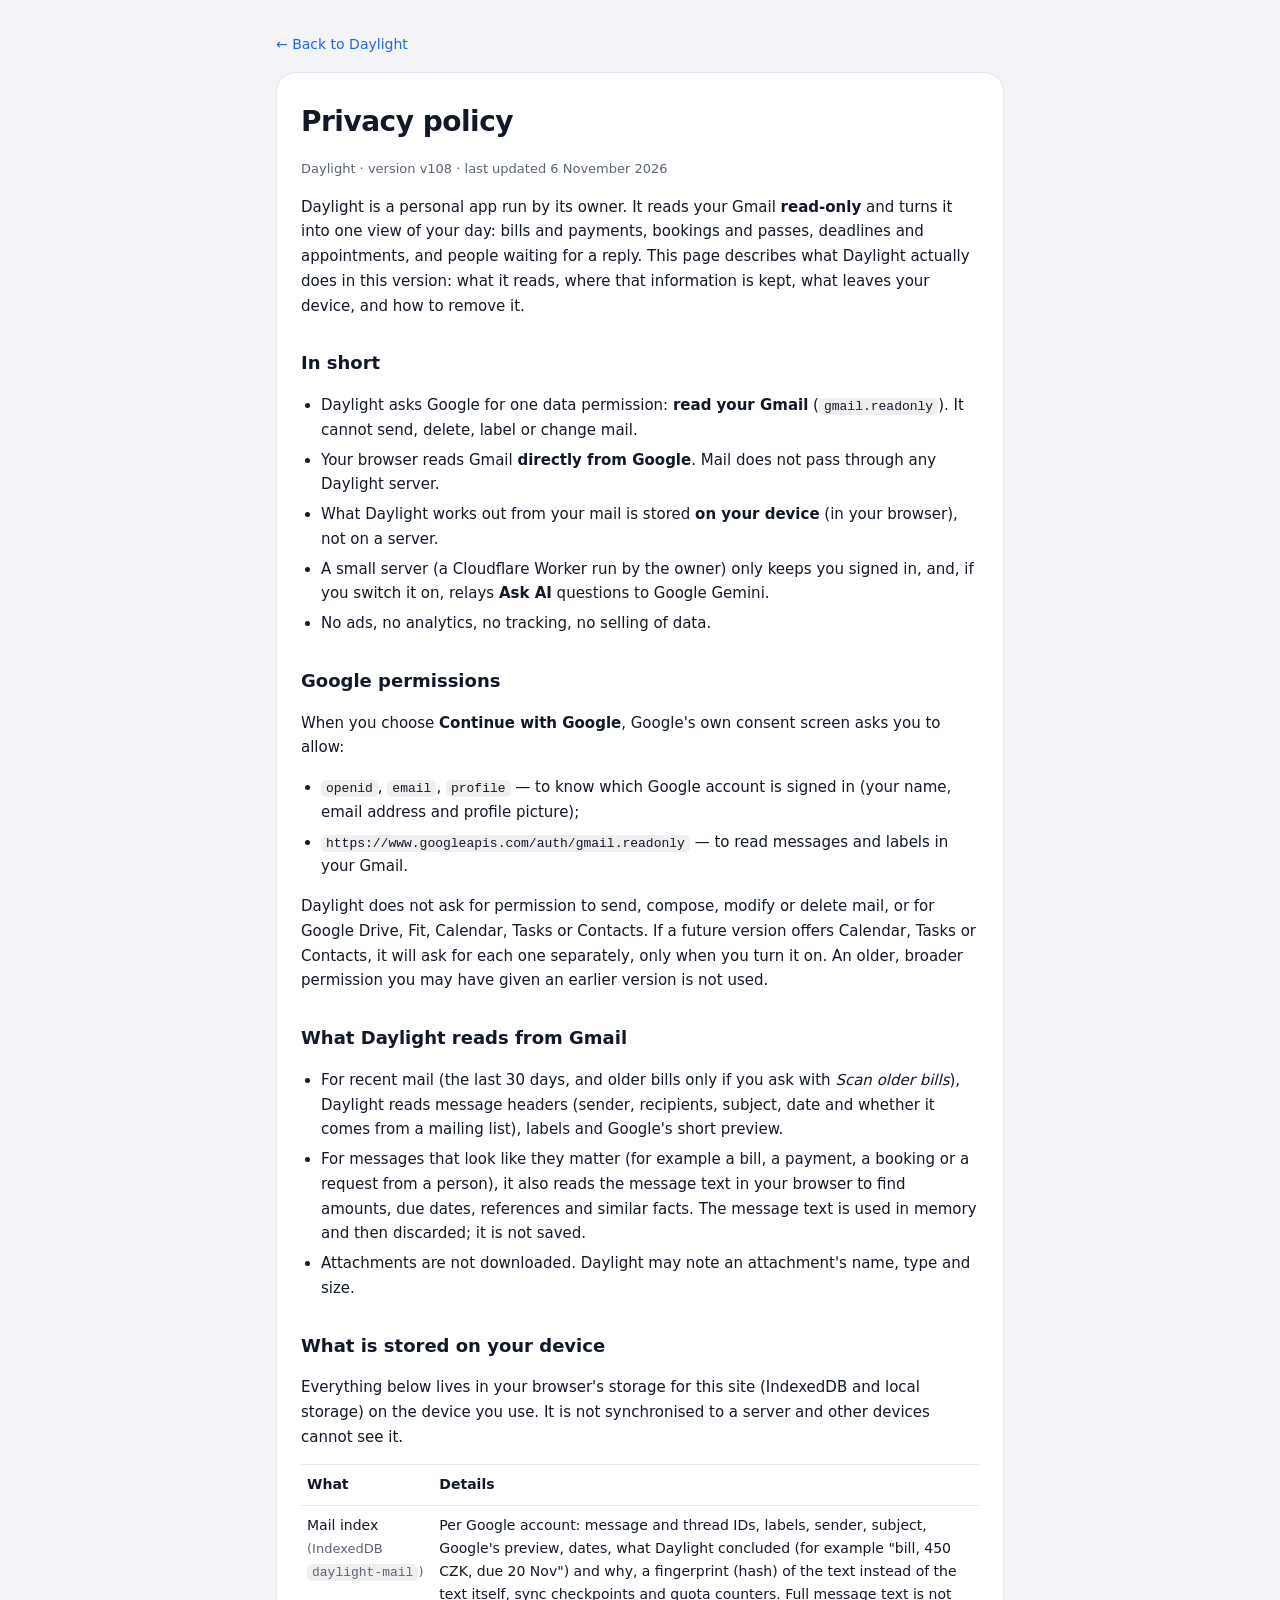
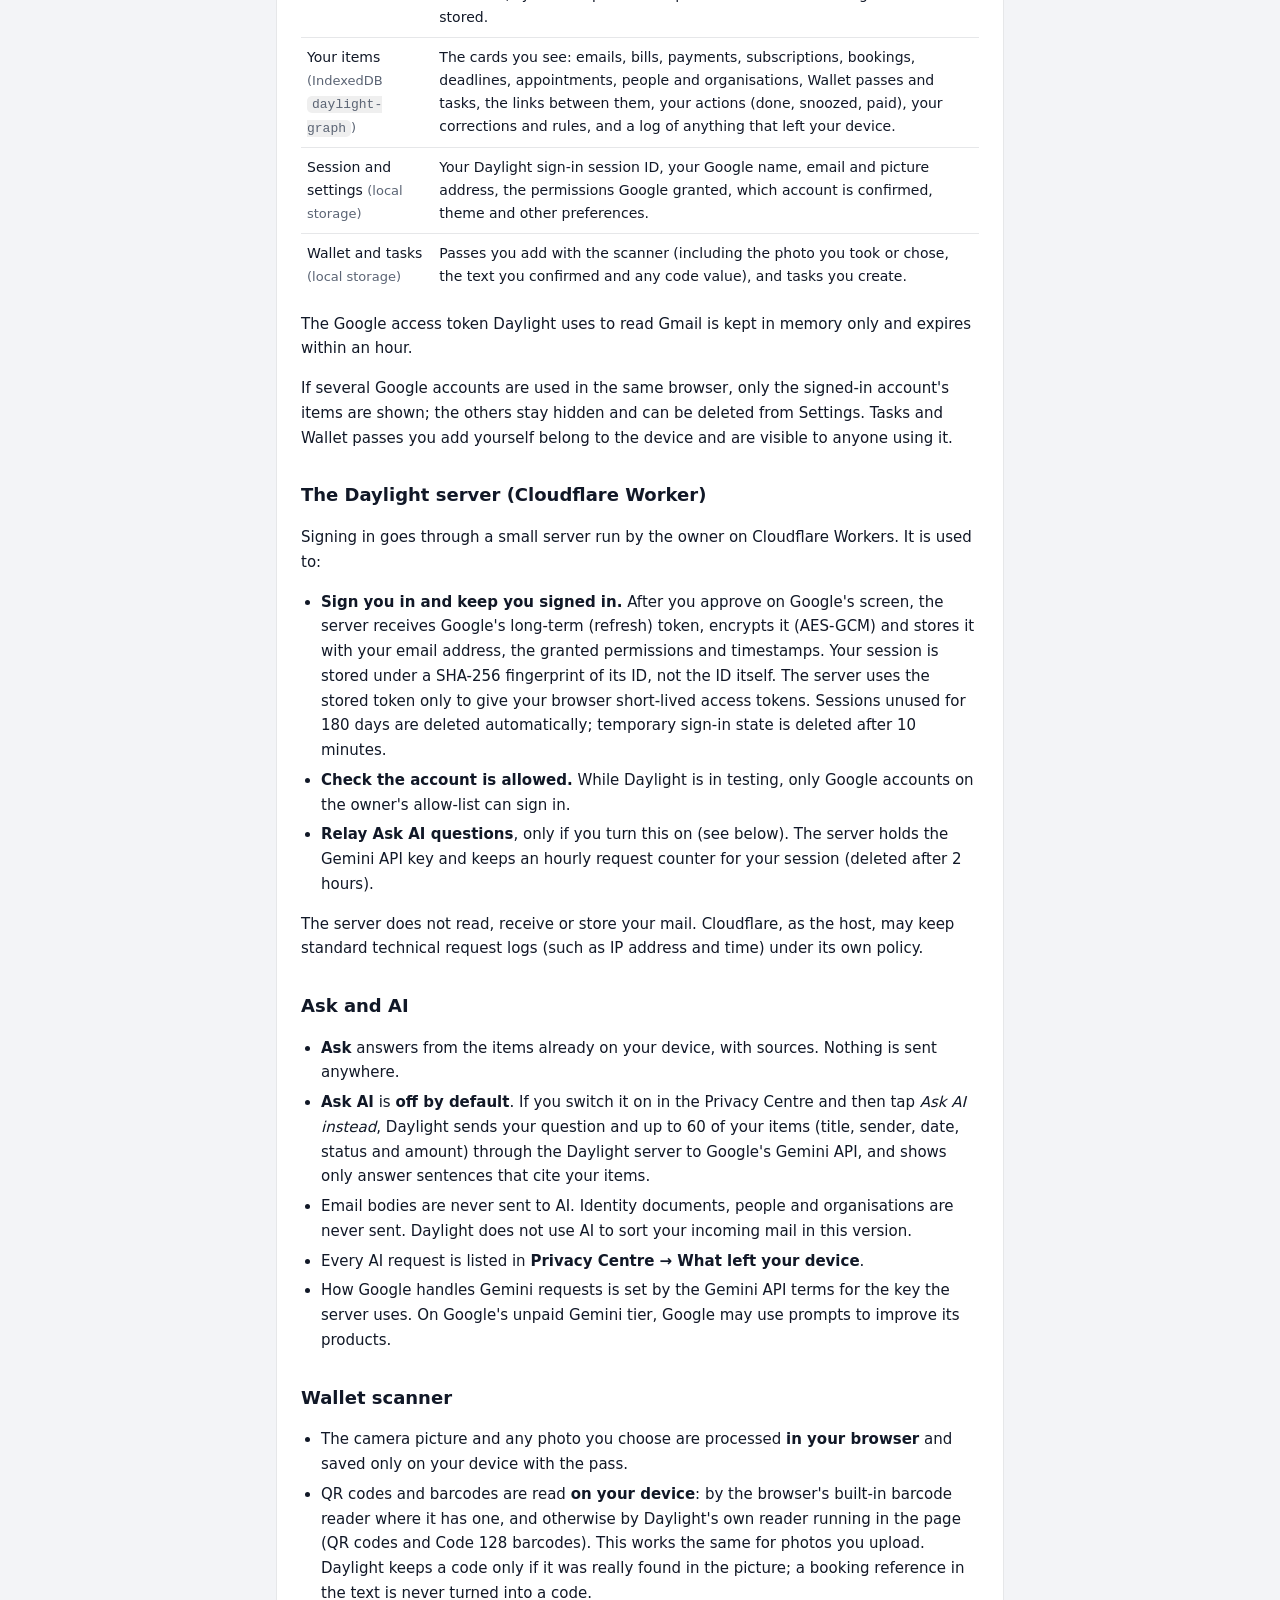
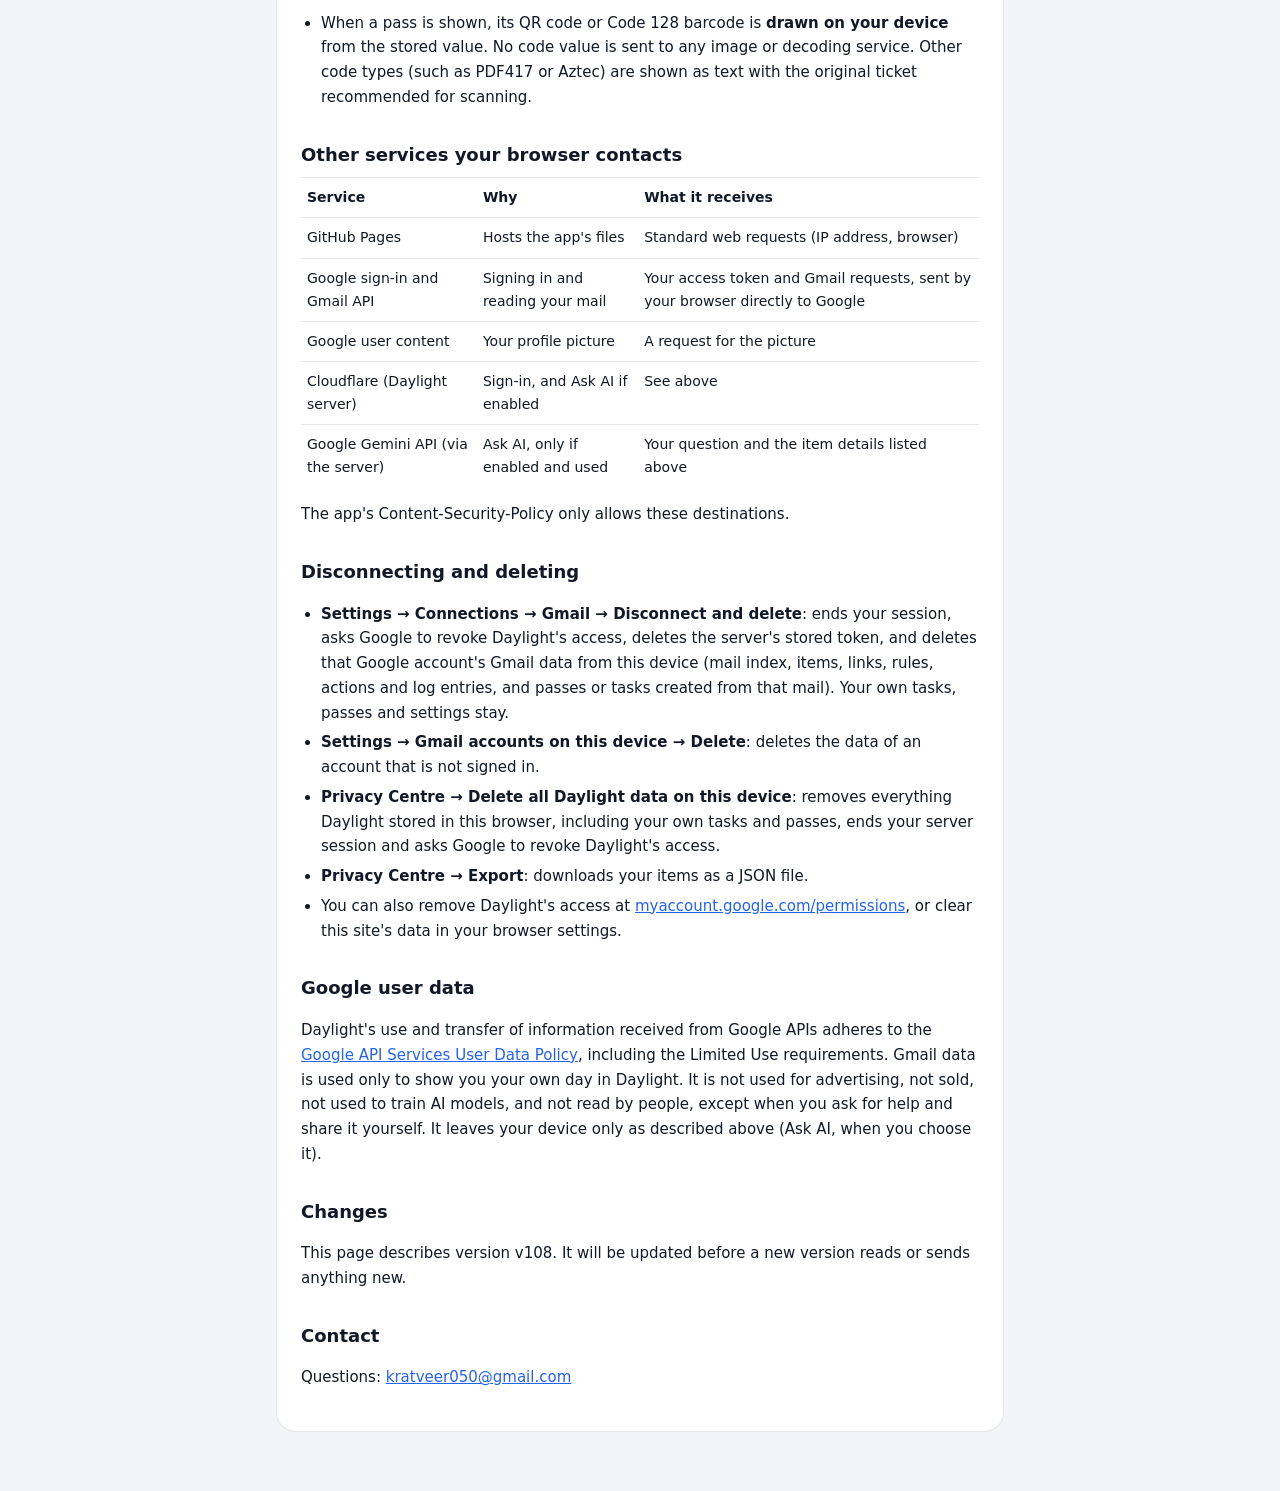
==== commit 8f9a5c66: "v108: receipts are never bills; tax documents don't overwrite order totals" ====
--- a/privacy.html
+++ b/privacy.html
@@ -23,7 +23,7 @@
 <a class="back" href="./">← Back to Daylight</a>
 <div class="card">
 <h1>Privacy policy</h1>
-<p class="muted">Daylight · version v107 · last updated 6 November 2026</p>
+<p class="muted">Daylight · version v108 · last updated 6 November 2026</p>
 
 <p>Daylight is a personal app run by its owner. It reads your Gmail <b>read-only</b> and turns it into one view of your day: bills and payments, bookings and passes, deadlines and appointments, and people waiting for a reply. This page describes what Daylight actually does in this version: what it reads, where that information is kept, what leaves your device, and how to remove it.</p>
 
@@ -112,7 +112,7 @@
 <p>Daylight's use and transfer of information received from Google APIs adheres to the <a href="https://developers.google.com/terms/api-services-user-data-policy">Google API Services User Data Policy</a>, including the Limited Use requirements. Gmail data is used only to show you your own day in Daylight. It is not used for advertising, not sold, not used to train AI models, and not read by people, except when you ask for help and share it yourself. It leaves your device only as described above (Ask AI, when you choose it).</p>
 
 <h2>Changes</h2>
-<p>This page describes version v107. It will be updated before a new version reads or sends anything new.</p>
+<p>This page describes version v108. It will be updated before a new version reads or sends anything new.</p>
 
 <h2>Contact</h2>
 <p>Questions: <a href="mailto:kratveer050@gmail.com">kratveer050@gmail.com</a></p>
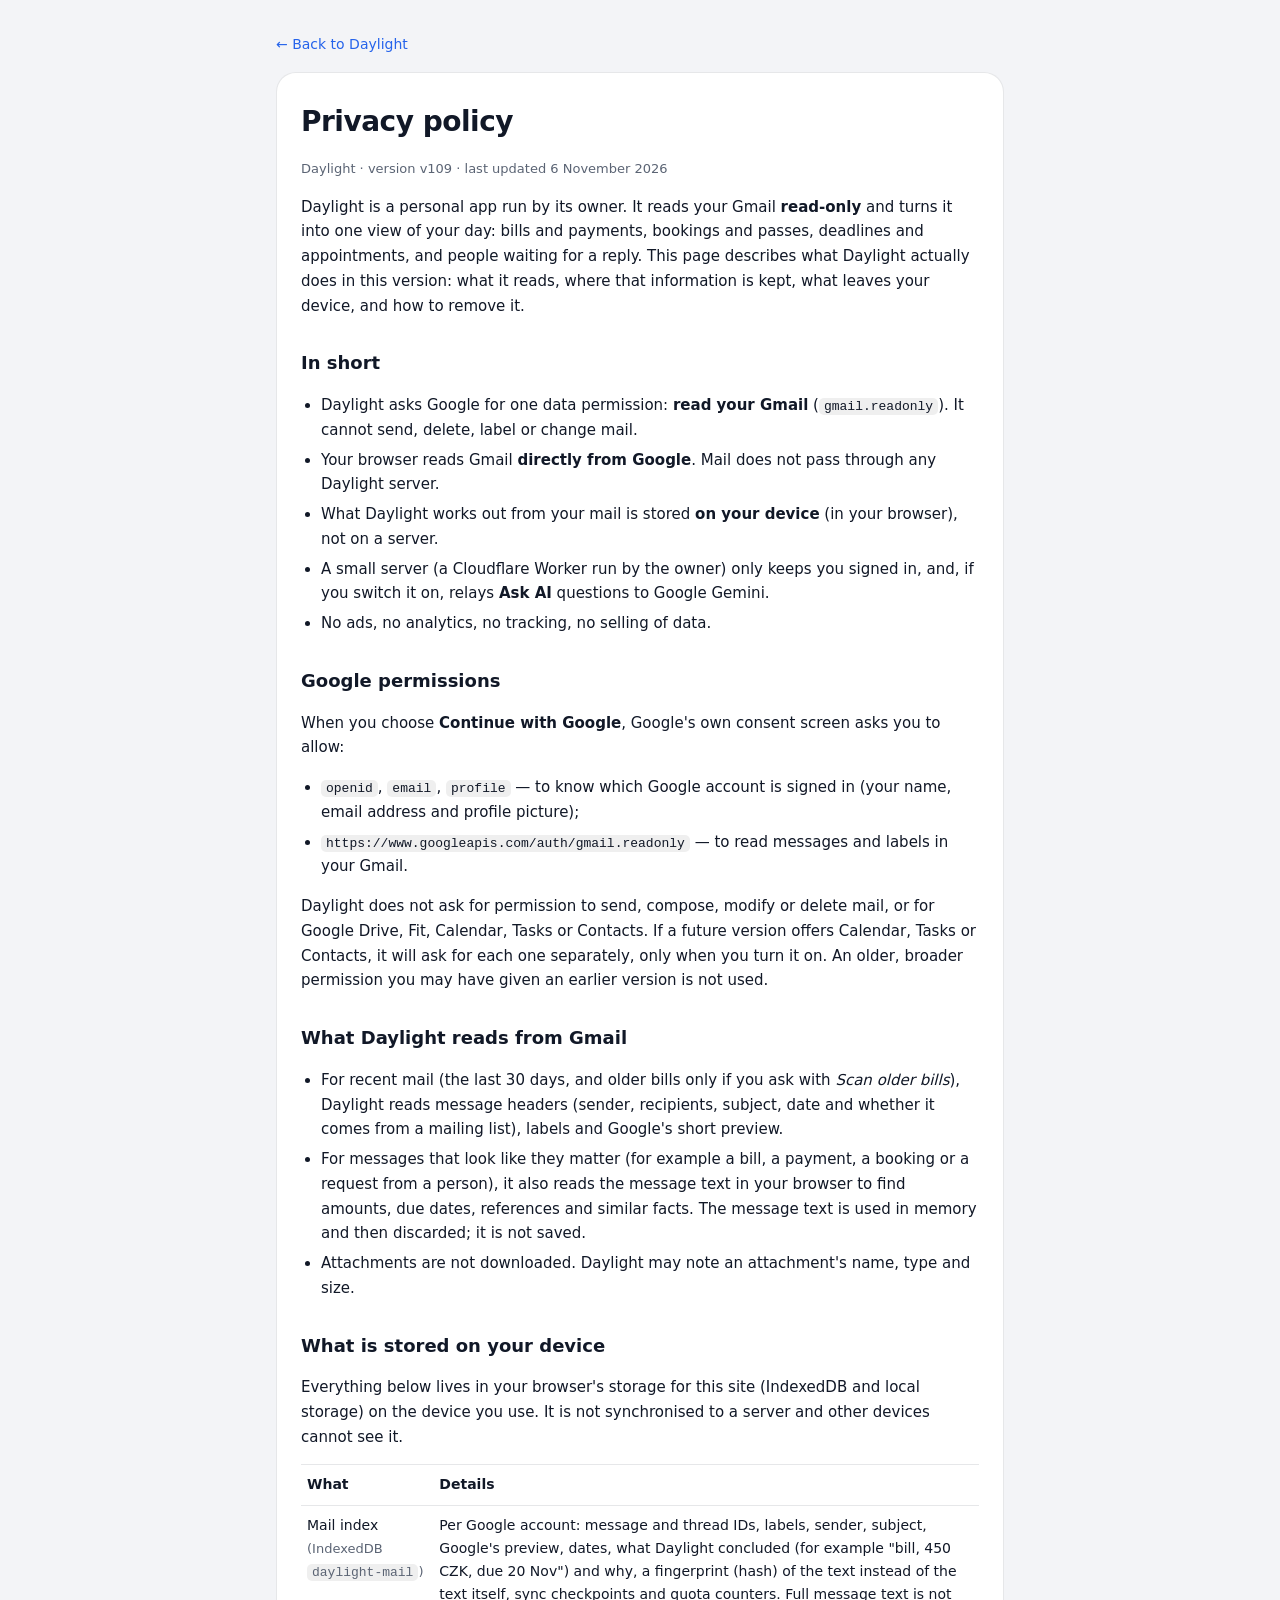
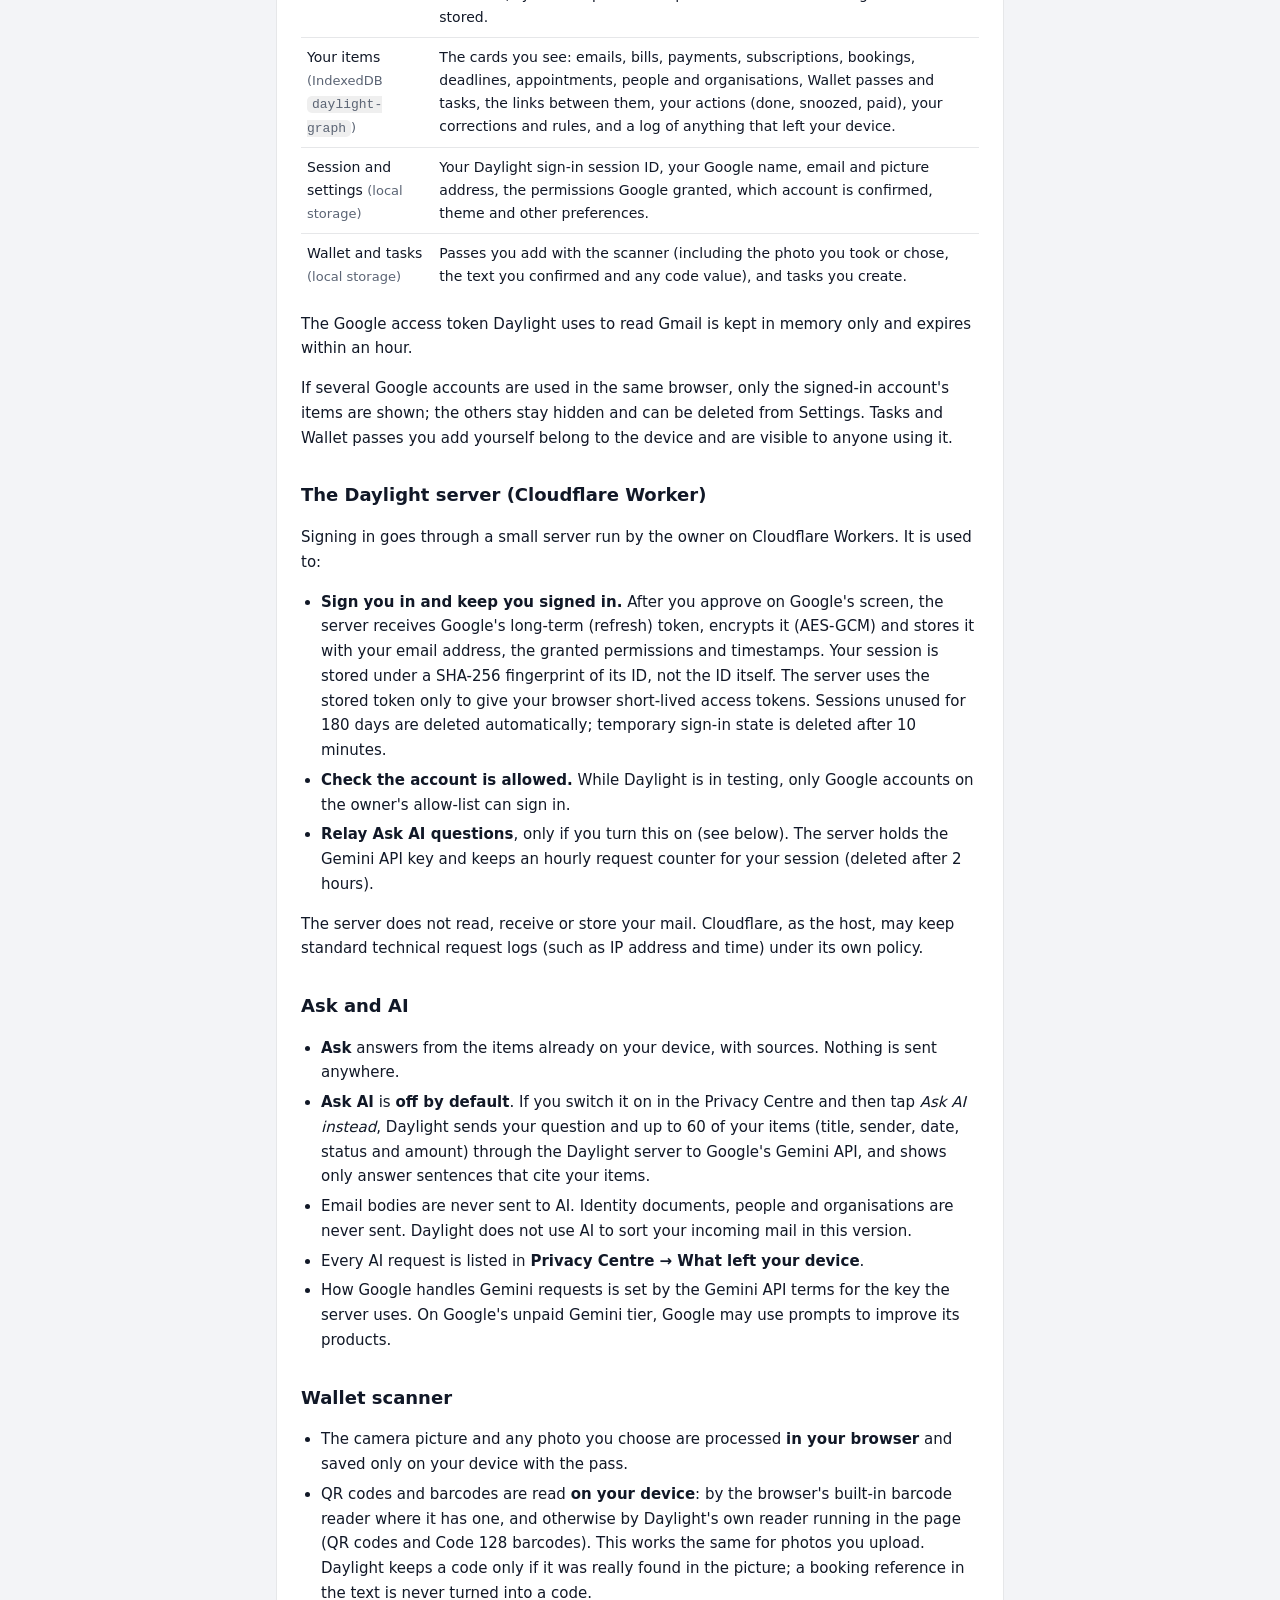
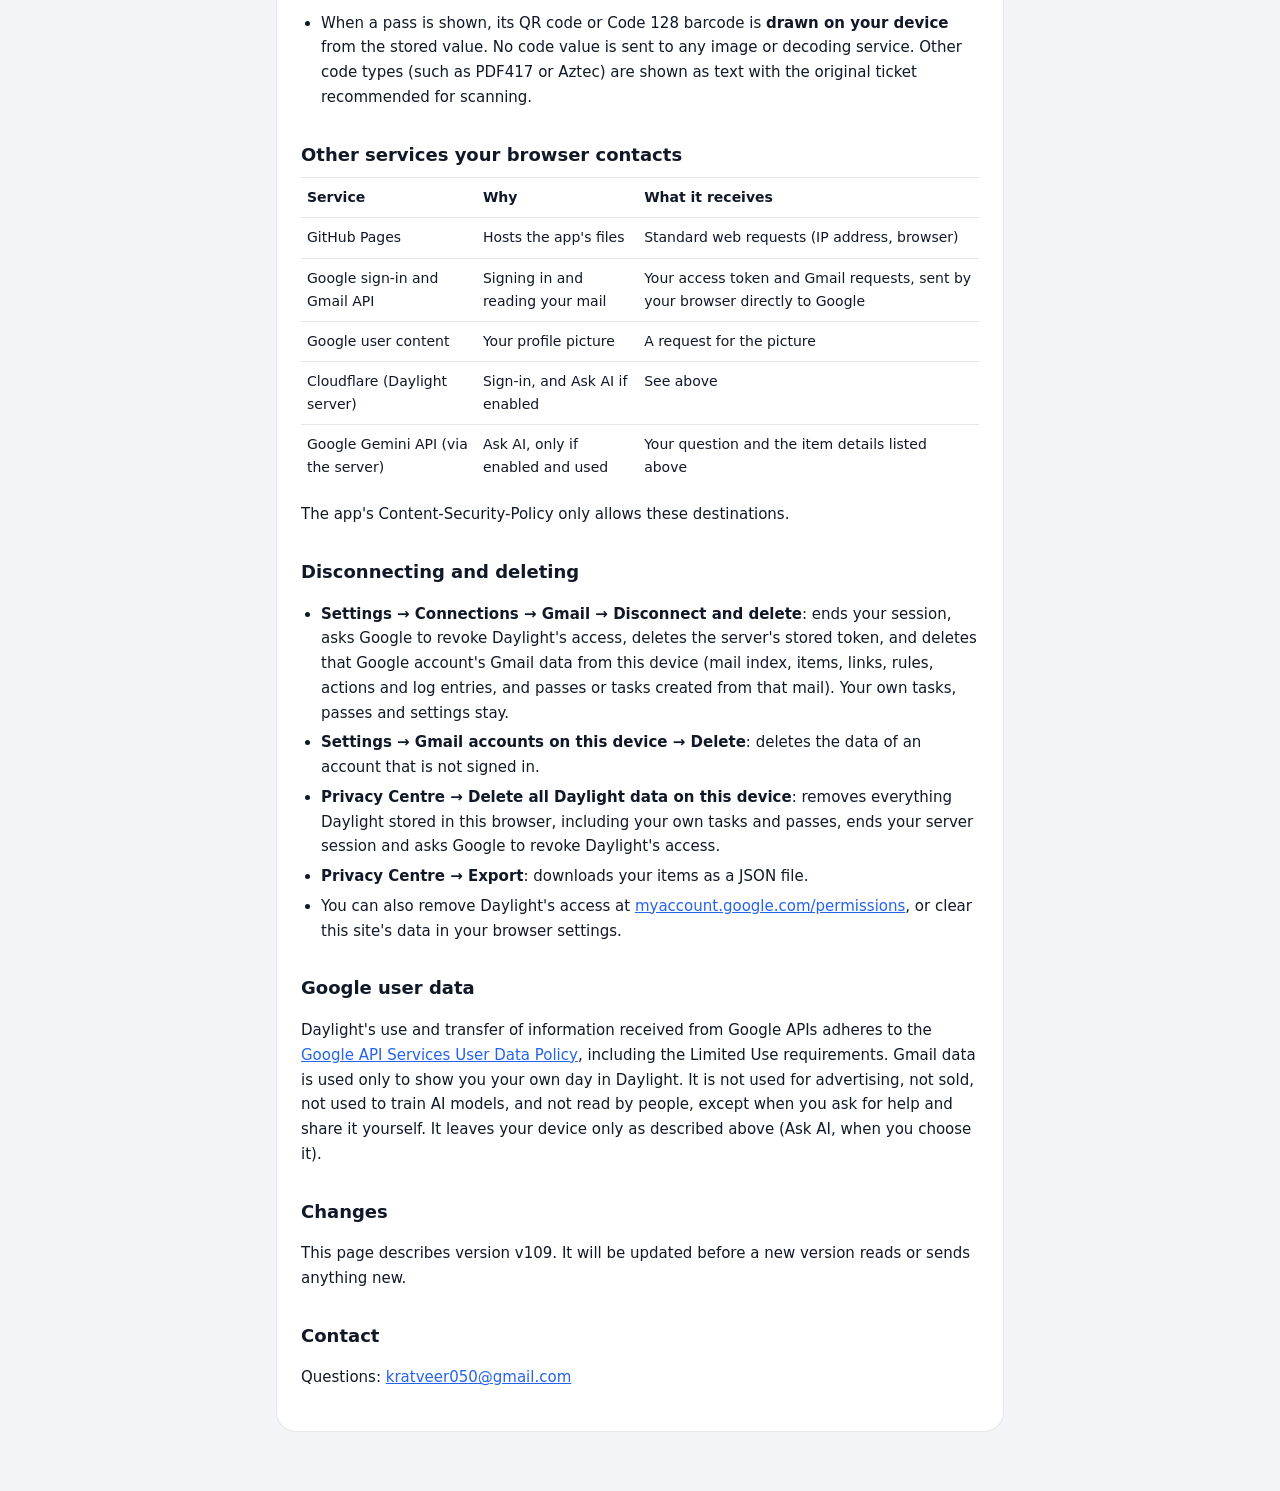
==== commit cce4b5ed: "v109: receipt/tax-document fixes from v108 audit, safe re-read, Today brief and money cards" ====
--- a/privacy.html
+++ b/privacy.html
@@ -23,7 +23,7 @@
 <a class="back" href="./">← Back to Daylight</a>
 <div class="card">
 <h1>Privacy policy</h1>
-<p class="muted">Daylight · version v108 · last updated 6 November 2026</p>
+<p class="muted">Daylight · version v109 · last updated 6 November 2026</p>
 
 <p>Daylight is a personal app run by its owner. It reads your Gmail <b>read-only</b> and turns it into one view of your day: bills and payments, bookings and passes, deadlines and appointments, and people waiting for a reply. This page describes what Daylight actually does in this version: what it reads, where that information is kept, what leaves your device, and how to remove it.</p>
 
@@ -112,7 +112,7 @@
 <p>Daylight's use and transfer of information received from Google APIs adheres to the <a href="https://developers.google.com/terms/api-services-user-data-policy">Google API Services User Data Policy</a>, including the Limited Use requirements. Gmail data is used only to show you your own day in Daylight. It is not used for advertising, not sold, not used to train AI models, and not read by people, except when you ask for help and share it yourself. It leaves your device only as described above (Ask AI, when you choose it).</p>
 
 <h2>Changes</h2>
-<p>This page describes version v108. It will be updated before a new version reads or sends anything new.</p>
+<p>This page describes version v109. It will be updated before a new version reads or sends anything new.</p>
 
 <h2>Contact</h2>
 <p>Questions: <a href="mailto:kratveer050@gmail.com">kratveer050@gmail.com</a></p>
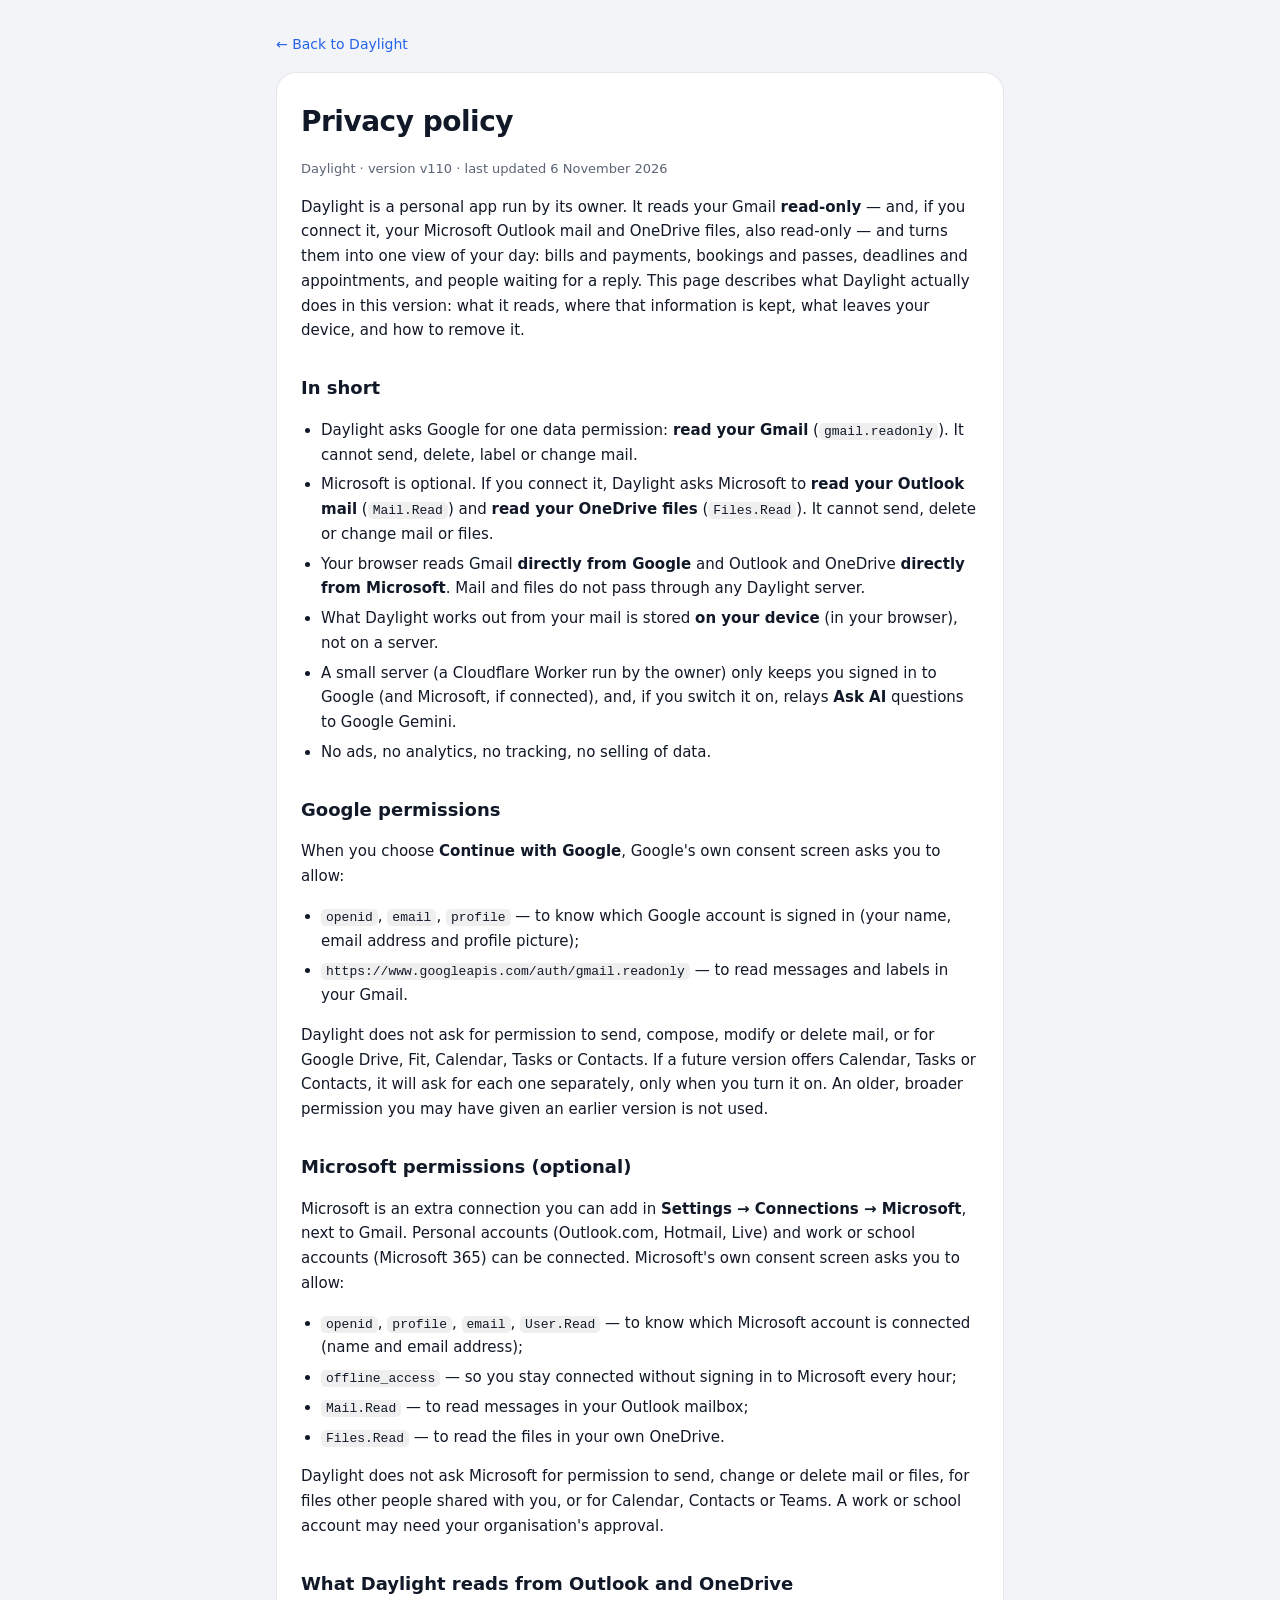
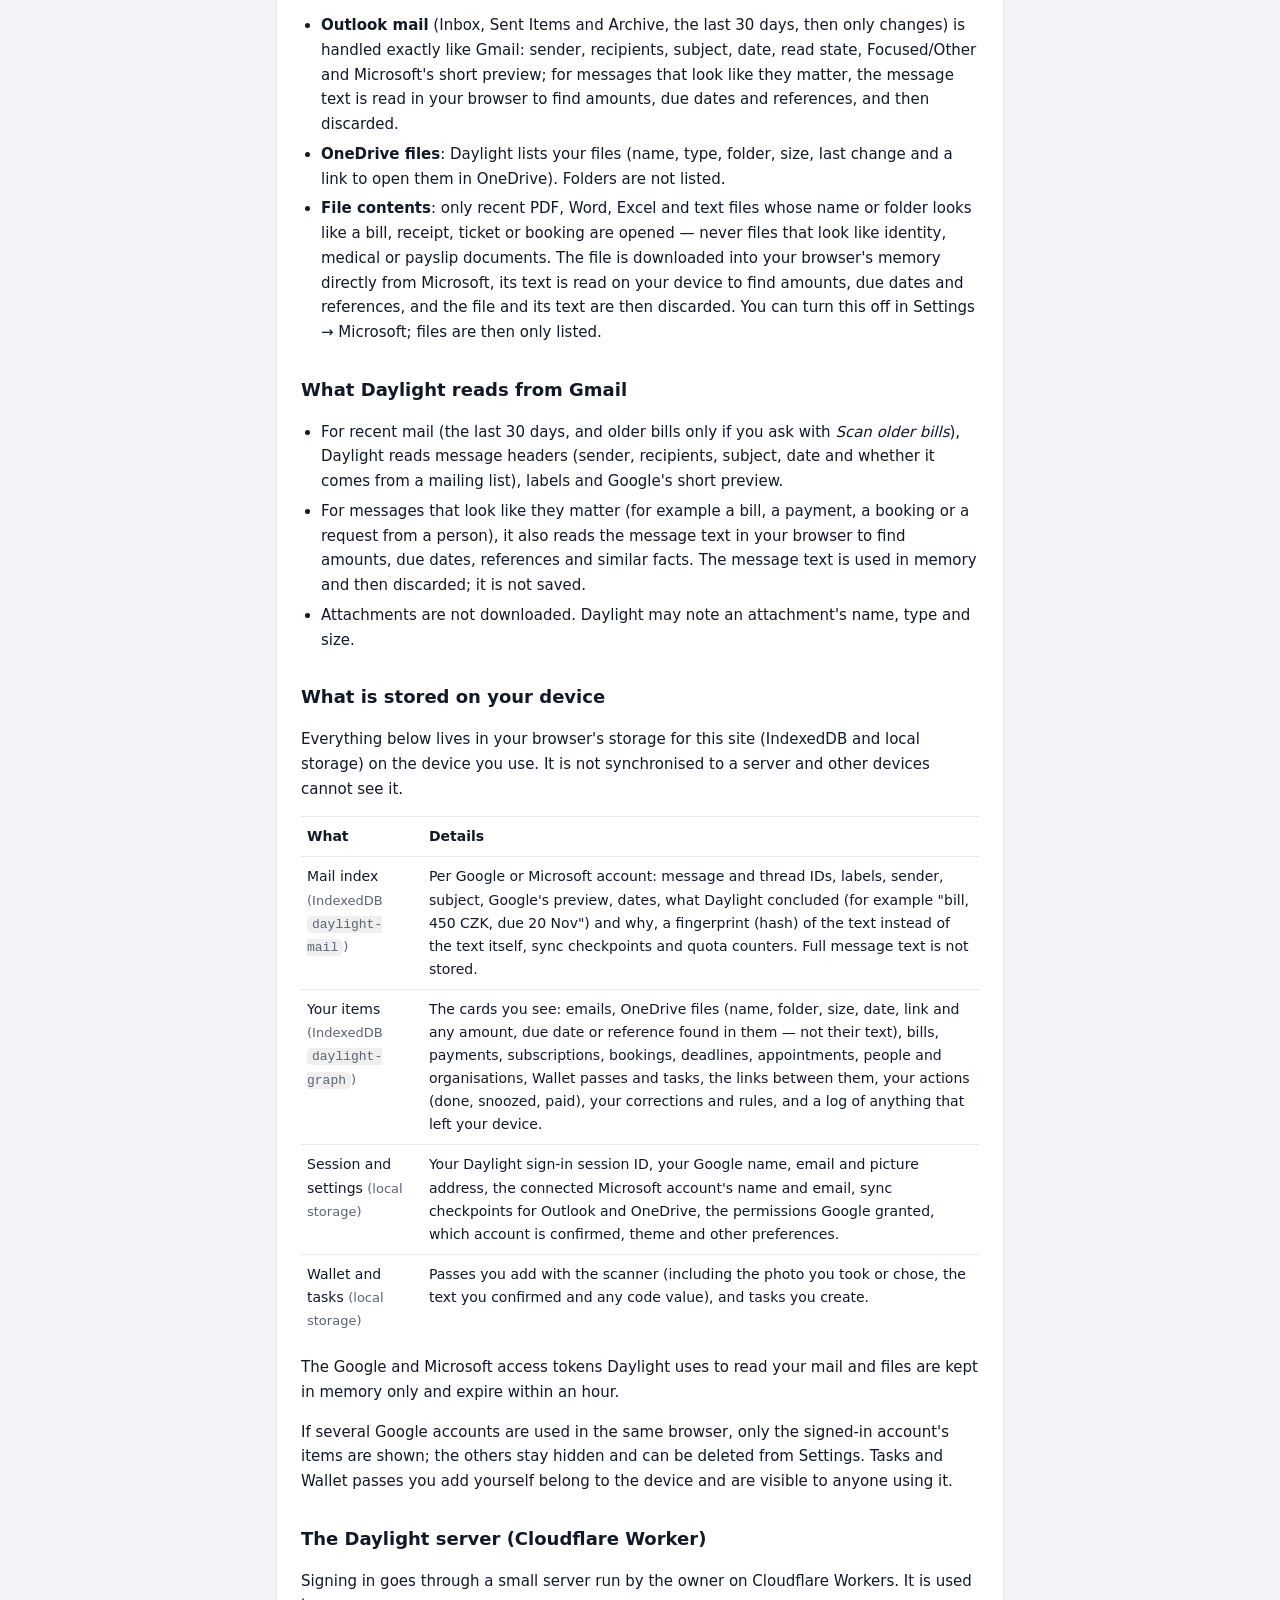
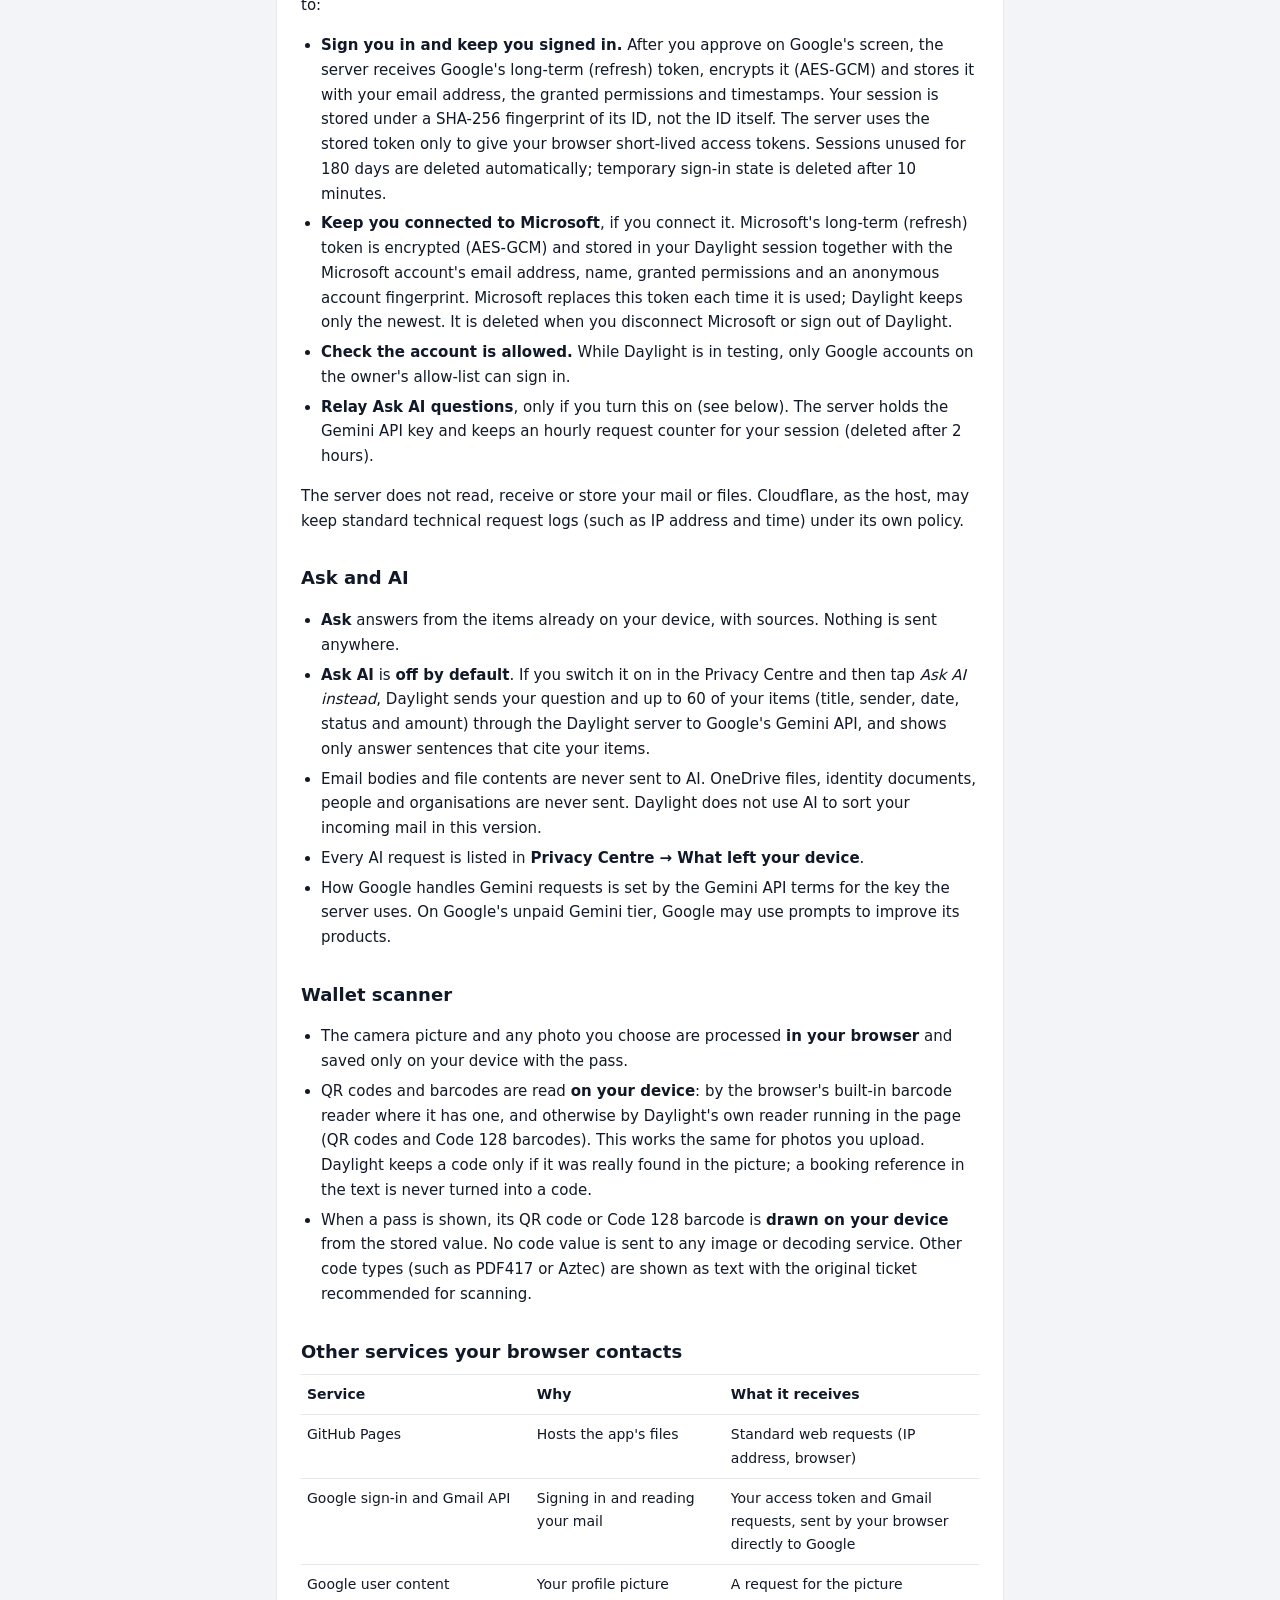
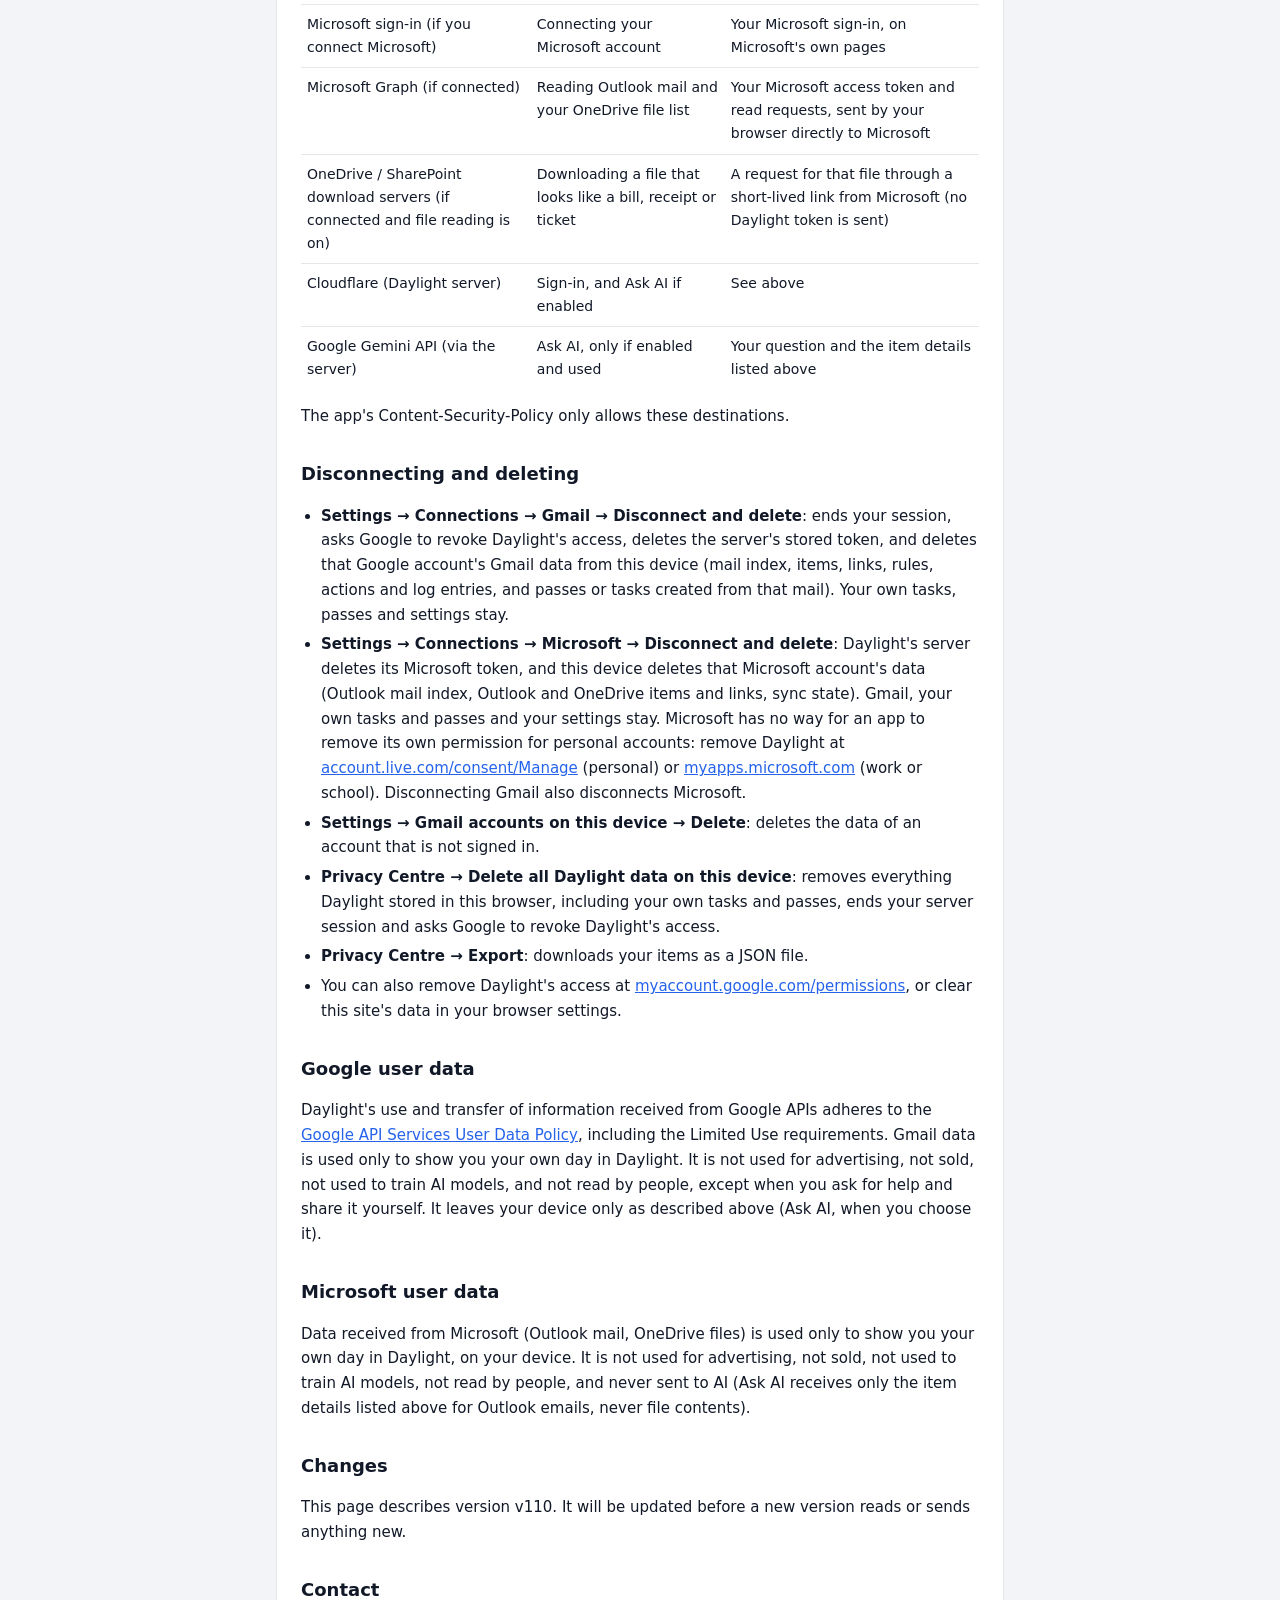
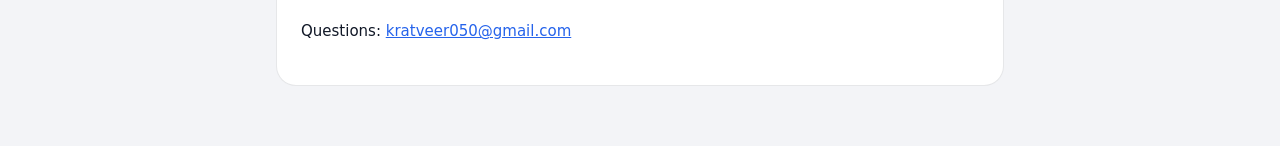
==== commit e3e1d6e0: "v110: Microsoft (Outlook mail, OneDrive files, on-device file reading) + v109 fixes" ====
--- a/privacy.html
+++ b/privacy.html
@@ -23,16 +23,17 @@
 <a class="back" href="./">← Back to Daylight</a>
 <div class="card">
 <h1>Privacy policy</h1>
-<p class="muted">Daylight · version v109 · last updated 6 November 2026</p>
+<p class="muted">Daylight · version v110 · last updated 6 November 2026</p>
 
-<p>Daylight is a personal app run by its owner. It reads your Gmail <b>read-only</b> and turns it into one view of your day: bills and payments, bookings and passes, deadlines and appointments, and people waiting for a reply. This page describes what Daylight actually does in this version: what it reads, where that information is kept, what leaves your device, and how to remove it.</p>
+<p>Daylight is a personal app run by its owner. It reads your Gmail <b>read-only</b> — and, if you connect it, your Microsoft Outlook mail and OneDrive files, also read-only — and turns them into one view of your day: bills and payments, bookings and passes, deadlines and appointments, and people waiting for a reply. This page describes what Daylight actually does in this version: what it reads, where that information is kept, what leaves your device, and how to remove it.</p>
 
 <h2>In short</h2>
 <ul>
 <li>Daylight asks Google for one data permission: <b>read your Gmail</b> (<code>gmail.readonly</code>). It cannot send, delete, label or change mail.</li>
-<li>Your browser reads Gmail <b>directly from Google</b>. Mail does not pass through any Daylight server.</li>
+<li>Microsoft is optional. If you connect it, Daylight asks Microsoft to <b>read your Outlook mail</b> (<code>Mail.Read</code>) and <b>read your OneDrive files</b> (<code>Files.Read</code>). It cannot send, delete or change mail or files.</li>
+<li>Your browser reads Gmail <b>directly from Google</b> and Outlook and OneDrive <b>directly from Microsoft</b>. Mail and files do not pass through any Daylight server.</li>
 <li>What Daylight works out from your mail is stored <b>on your device</b> (in your browser), not on a server.</li>
-<li>A small server (a Cloudflare Worker run by the owner) only keeps you signed in, and, if you switch it on, relays <b>Ask AI</b> questions to Google Gemini.</li>
+<li>A small server (a Cloudflare Worker run by the owner) only keeps you signed in to Google (and Microsoft, if connected), and, if you switch it on, relays <b>Ask AI</b> questions to Google Gemini.</li>
 <li>No ads, no analytics, no tracking, no selling of data.</li>
 </ul>
 
@@ -43,6 +44,23 @@
 <li><code>https://www.googleapis.com/auth/gmail.readonly</code> — to read messages and labels in your Gmail.</li>
 </ul>
 <p>Daylight does not ask for permission to send, compose, modify or delete mail, or for Google Drive, Fit, Calendar, Tasks or Contacts. If a future version offers Calendar, Tasks or Contacts, it will ask for each one separately, only when you turn it on. An older, broader permission you may have given an earlier version is not used.</p>
+
+<h2>Microsoft permissions (optional)</h2>
+<p>Microsoft is an extra connection you can add in <b>Settings → Connections → Microsoft</b>, next to Gmail. Personal accounts (Outlook.com, Hotmail, Live) and work or school accounts (Microsoft 365) can be connected. Microsoft's own consent screen asks you to allow:</p>
+<ul>
+<li><code>openid</code>, <code>profile</code>, <code>email</code>, <code>User.Read</code> — to know which Microsoft account is connected (name and email address);</li>
+<li><code>offline_access</code> — so you stay connected without signing in to Microsoft every hour;</li>
+<li><code>Mail.Read</code> — to read messages in your Outlook mailbox;</li>
+<li><code>Files.Read</code> — to read the files in your own OneDrive.</li>
+</ul>
+<p>Daylight does not ask Microsoft for permission to send, change or delete mail or files, for files other people shared with you, or for Calendar, Contacts or Teams. A work or school account may need your organisation's approval.</p>
+
+<h2>What Daylight reads from Outlook and OneDrive</h2>
+<ul>
+<li><b>Outlook mail</b> (Inbox, Sent Items and Archive, the last 30 days, then only changes) is handled exactly like Gmail: sender, recipients, subject, date, read state, Focused/Other and Microsoft's short preview; for messages that look like they matter, the message text is read in your browser to find amounts, due dates and references, and then discarded.</li>
+<li><b>OneDrive files</b>: Daylight lists your files (name, type, folder, size, last change and a link to open them in OneDrive). Folders are not listed.</li>
+<li><b>File contents</b>: only recent PDF, Word, Excel and text files whose name or folder looks like a bill, receipt, ticket or booking are opened — never files that look like identity, medical or payslip documents. The file is downloaded into your browser's memory directly from Microsoft, its text is read on your device to find amounts, due dates and references, and the file and its text are then discarded. You can turn this off in Settings → Microsoft; files are then only listed.</li>
+</ul>
 
 <h2>What Daylight reads from Gmail</h2>
 <ul>
@@ -55,28 +73,29 @@
 <p>Everything below lives in your browser's storage for this site (IndexedDB and local storage) on the device you use. It is not synchronised to a server and other devices cannot see it.</p>
 <table>
 <tr><th>What</th><th>Details</th></tr>
-<tr><td>Mail index <span class="muted">(IndexedDB <code>daylight-mail</code>)</span></td><td>Per Google account: message and thread IDs, labels, sender, subject, Google's preview, dates, what Daylight concluded (for example "bill, 450 CZK, due 20 Nov") and why, a fingerprint (hash) of the text instead of the text itself, sync checkpoints and quota counters. Full message text is not stored.</td></tr>
-<tr><td>Your items <span class="muted">(IndexedDB <code>daylight-graph</code>)</span></td><td>The cards you see: emails, bills, payments, subscriptions, bookings, deadlines, appointments, people and organisations, Wallet passes and tasks, the links between them, your actions (done, snoozed, paid), your corrections and rules, and a log of anything that left your device.</td></tr>
-<tr><td>Session and settings <span class="muted">(local storage)</span></td><td>Your Daylight sign-in session ID, your Google name, email and picture address, the permissions Google granted, which account is confirmed, theme and other preferences.</td></tr>
+<tr><td>Mail index <span class="muted">(IndexedDB <code>daylight-mail</code>)</span></td><td>Per Google or Microsoft account: message and thread IDs, labels, sender, subject, Google's preview, dates, what Daylight concluded (for example "bill, 450 CZK, due 20 Nov") and why, a fingerprint (hash) of the text instead of the text itself, sync checkpoints and quota counters. Full message text is not stored.</td></tr>
+<tr><td>Your items <span class="muted">(IndexedDB <code>daylight-graph</code>)</span></td><td>The cards you see: emails, OneDrive files (name, folder, size, date, link and any amount, due date or reference found in them — not their text), bills, payments, subscriptions, bookings, deadlines, appointments, people and organisations, Wallet passes and tasks, the links between them, your actions (done, snoozed, paid), your corrections and rules, and a log of anything that left your device.</td></tr>
+<tr><td>Session and settings <span class="muted">(local storage)</span></td><td>Your Daylight sign-in session ID, your Google name, email and picture address, the connected Microsoft account's name and email, sync checkpoints for Outlook and OneDrive, the permissions Google granted, which account is confirmed, theme and other preferences.</td></tr>
 <tr><td>Wallet and tasks <span class="muted">(local storage)</span></td><td>Passes you add with the scanner (including the photo you took or chose, the text you confirmed and any code value), and tasks you create.</td></tr>
 </table>
-<p>The Google access token Daylight uses to read Gmail is kept in memory only and expires within an hour.</p>
+<p>The Google and Microsoft access tokens Daylight uses to read your mail and files are kept in memory only and expire within an hour.</p>
 <p>If several Google accounts are used in the same browser, only the signed-in account's items are shown; the others stay hidden and can be deleted from Settings. Tasks and Wallet passes you add yourself belong to the device and are visible to anyone using it.</p>
 
 <h2>The Daylight server (Cloudflare Worker)</h2>
 <p>Signing in goes through a small server run by the owner on Cloudflare Workers. It is used to:</p>
 <ul>
 <li><b>Sign you in and keep you signed in.</b> After you approve on Google's screen, the server receives Google's long-term (refresh) token, encrypts it (AES-GCM) and stores it with your email address, the granted permissions and timestamps. Your session is stored under a SHA-256 fingerprint of its ID, not the ID itself. The server uses the stored token only to give your browser short-lived access tokens. Sessions unused for 180 days are deleted automatically; temporary sign-in state is deleted after 10 minutes.</li>
+<li><b>Keep you connected to Microsoft</b>, if you connect it. Microsoft's long-term (refresh) token is encrypted (AES-GCM) and stored in your Daylight session together with the Microsoft account's email address, name, granted permissions and an anonymous account fingerprint. Microsoft replaces this token each time it is used; Daylight keeps only the newest. It is deleted when you disconnect Microsoft or sign out of Daylight.</li>
 <li><b>Check the account is allowed.</b> While Daylight is in testing, only Google accounts on the owner's allow-list can sign in.</li>
 <li><b>Relay Ask AI questions</b>, only if you turn this on (see below). The server holds the Gemini API key and keeps an hourly request counter for your session (deleted after 2 hours).</li>
 </ul>
-<p>The server does not read, receive or store your mail. Cloudflare, as the host, may keep standard technical request logs (such as IP address and time) under its own policy.</p>
+<p>The server does not read, receive or store your mail or files. Cloudflare, as the host, may keep standard technical request logs (such as IP address and time) under its own policy.</p>
 
 <h2>Ask and AI</h2>
 <ul>
 <li><b>Ask</b> answers from the items already on your device, with sources. Nothing is sent anywhere.</li>
 <li><b>Ask AI</b> is <b>off by default</b>. If you switch it on in the Privacy Centre and then tap <i>Ask AI instead</i>, Daylight sends your question and up to 60 of your items (title, sender, date, status and amount) through the Daylight server to Google's Gemini API, and shows only answer sentences that cite your items.</li>
-<li>Email bodies are never sent to AI. Identity documents, people and organisations are never sent. Daylight does not use AI to sort your incoming mail in this version.</li>
+<li>Email bodies and file contents are never sent to AI. OneDrive files, identity documents, people and organisations are never sent. Daylight does not use AI to sort your incoming mail in this version.</li>
 <li>Every AI request is listed in <b>Privacy Centre → What left your device</b>.</li>
 <li>How Google handles Gemini requests is set by the Gemini API terms for the key the server uses. On Google's unpaid Gemini tier, Google may use prompts to improve its products.</li>
 </ul>
@@ -94,6 +113,9 @@
 <tr><td>GitHub Pages</td><td>Hosts the app's files</td><td>Standard web requests (IP address, browser)</td></tr>
 <tr><td>Google sign-in and Gmail API</td><td>Signing in and reading your mail</td><td>Your access token and Gmail requests, sent by your browser directly to Google</td></tr>
 <tr><td>Google user content</td><td>Your profile picture</td><td>A request for the picture</td></tr>
+<tr><td>Microsoft sign-in (if you connect Microsoft)</td><td>Connecting your Microsoft account</td><td>Your Microsoft sign-in, on Microsoft's own pages</td></tr>
+<tr><td>Microsoft Graph (if connected)</td><td>Reading Outlook mail and your OneDrive file list</td><td>Your Microsoft access token and read requests, sent by your browser directly to Microsoft</td></tr>
+<tr><td>OneDrive / SharePoint download servers (if connected and file reading is on)</td><td>Downloading a file that looks like a bill, receipt or ticket</td><td>A request for that file through a short-lived link from Microsoft (no Daylight token is sent)</td></tr>
 <tr><td>Cloudflare (Daylight server)</td><td>Sign-in, and Ask AI if enabled</td><td>See above</td></tr>
 <tr><td>Google Gemini API (via the server)</td><td>Ask AI, only if enabled and used</td><td>Your question and the item details listed above</td></tr>
 </table>
@@ -102,6 +124,7 @@
 <h2>Disconnecting and deleting</h2>
 <ul>
 <li><b>Settings → Connections → Gmail → Disconnect and delete</b>: ends your session, asks Google to revoke Daylight's access, deletes the server's stored token, and deletes that Google account's Gmail data from this device (mail index, items, links, rules, actions and log entries, and passes or tasks created from that mail). Your own tasks, passes and settings stay.</li>
+<li><b>Settings → Connections → Microsoft → Disconnect and delete</b>: Daylight's server deletes its Microsoft token, and this device deletes that Microsoft account's data (Outlook mail index, Outlook and OneDrive items and links, sync state). Gmail, your own tasks and passes and your settings stay. Microsoft has no way for an app to remove its own permission for personal accounts: remove Daylight at <a href="https://account.live.com/consent/Manage">account.live.com/consent/Manage</a> (personal) or <a href="https://myapps.microsoft.com">myapps.microsoft.com</a> (work or school). Disconnecting Gmail also disconnects Microsoft.</li>
 <li><b>Settings → Gmail accounts on this device → Delete</b>: deletes the data of an account that is not signed in.</li>
 <li><b>Privacy Centre → Delete all Daylight data on this device</b>: removes everything Daylight stored in this browser, including your own tasks and passes, ends your server session and asks Google to revoke Daylight's access.</li>
 <li><b>Privacy Centre → Export</b>: downloads your items as a JSON file.</li>
@@ -111,8 +134,11 @@
 <h2>Google user data</h2>
 <p>Daylight's use and transfer of information received from Google APIs adheres to the <a href="https://developers.google.com/terms/api-services-user-data-policy">Google API Services User Data Policy</a>, including the Limited Use requirements. Gmail data is used only to show you your own day in Daylight. It is not used for advertising, not sold, not used to train AI models, and not read by people, except when you ask for help and share it yourself. It leaves your device only as described above (Ask AI, when you choose it).</p>
 
+<h2>Microsoft user data</h2>
+<p>Data received from Microsoft (Outlook mail, OneDrive files) is used only to show you your own day in Daylight, on your device. It is not used for advertising, not sold, not used to train AI models, not read by people, and never sent to AI (Ask AI receives only the item details listed above for Outlook emails, never file contents).</p>
+
 <h2>Changes</h2>
-<p>This page describes version v109. It will be updated before a new version reads or sends anything new.</p>
+<p>This page describes version v110. It will be updated before a new version reads or sends anything new.</p>
 
 <h2>Contact</h2>
 <p>Questions: <a href="mailto:kratveer050@gmail.com">kratveer050@gmail.com</a></p>
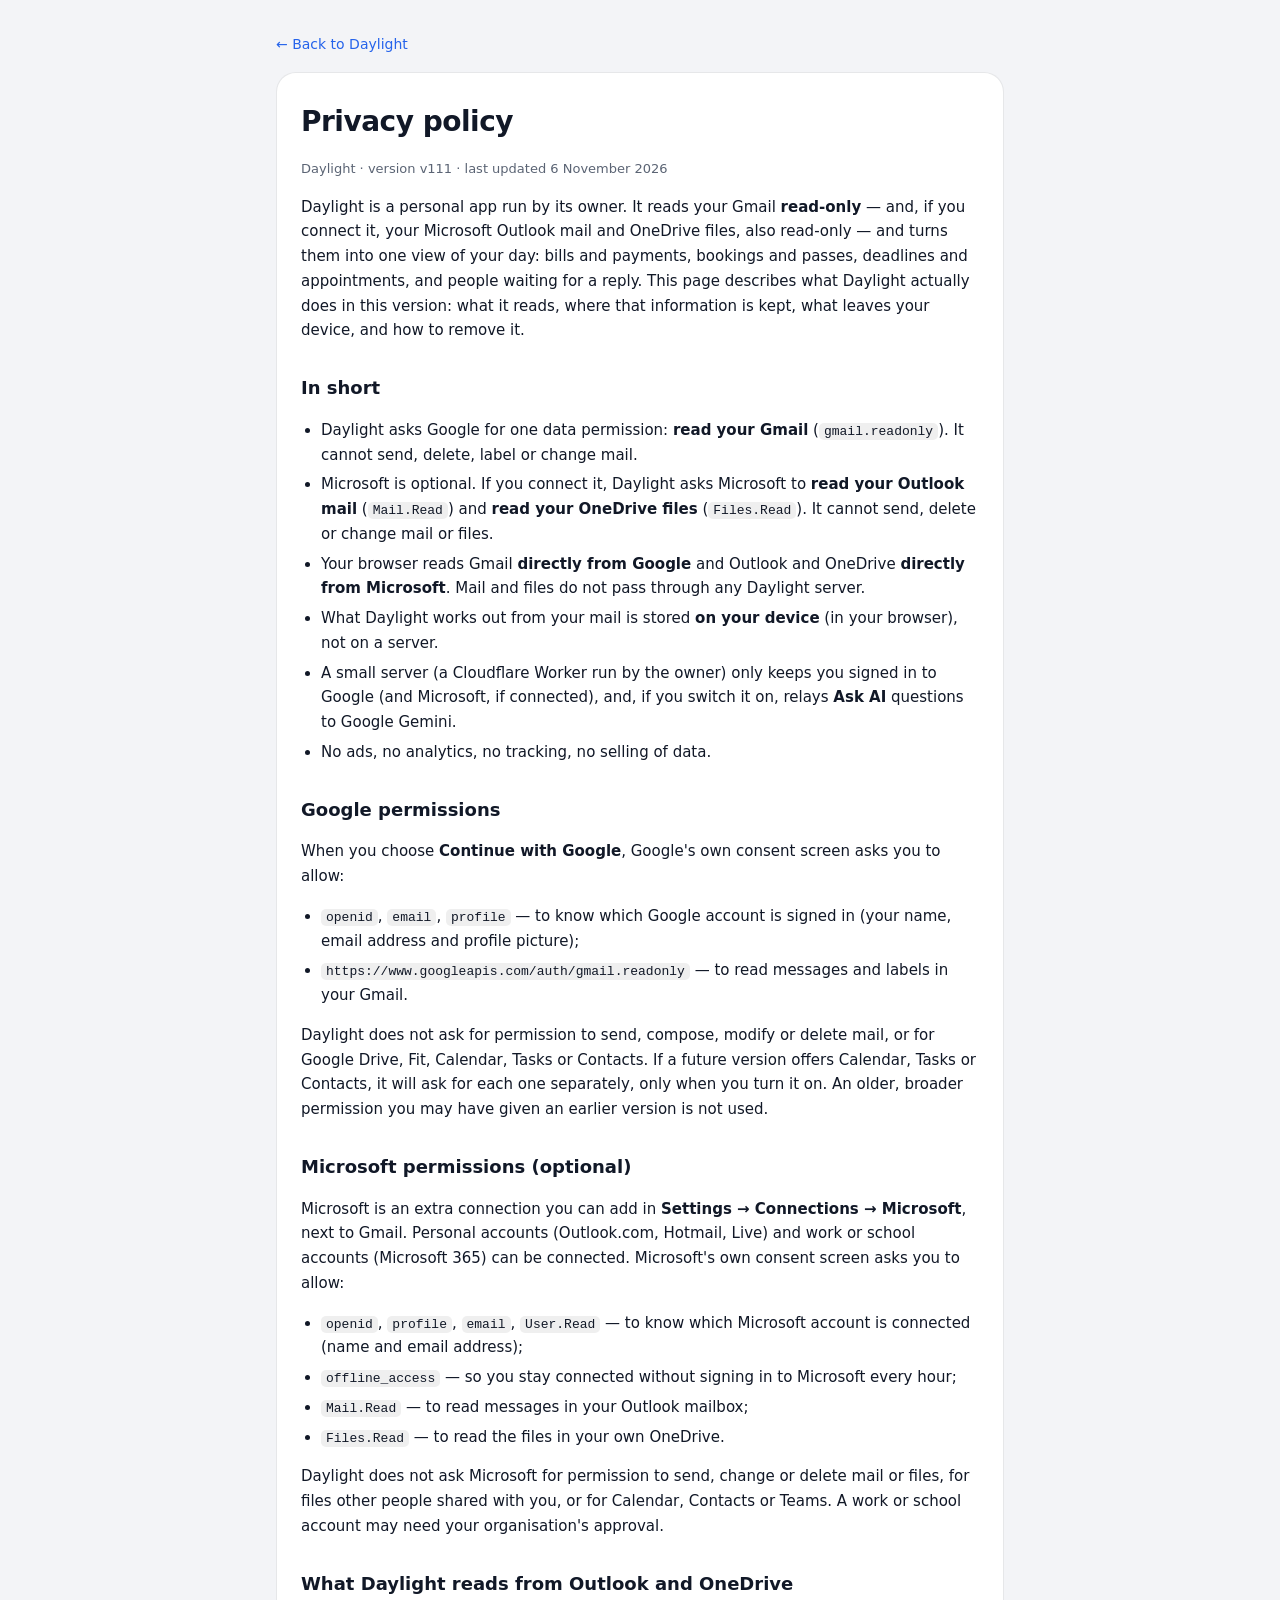
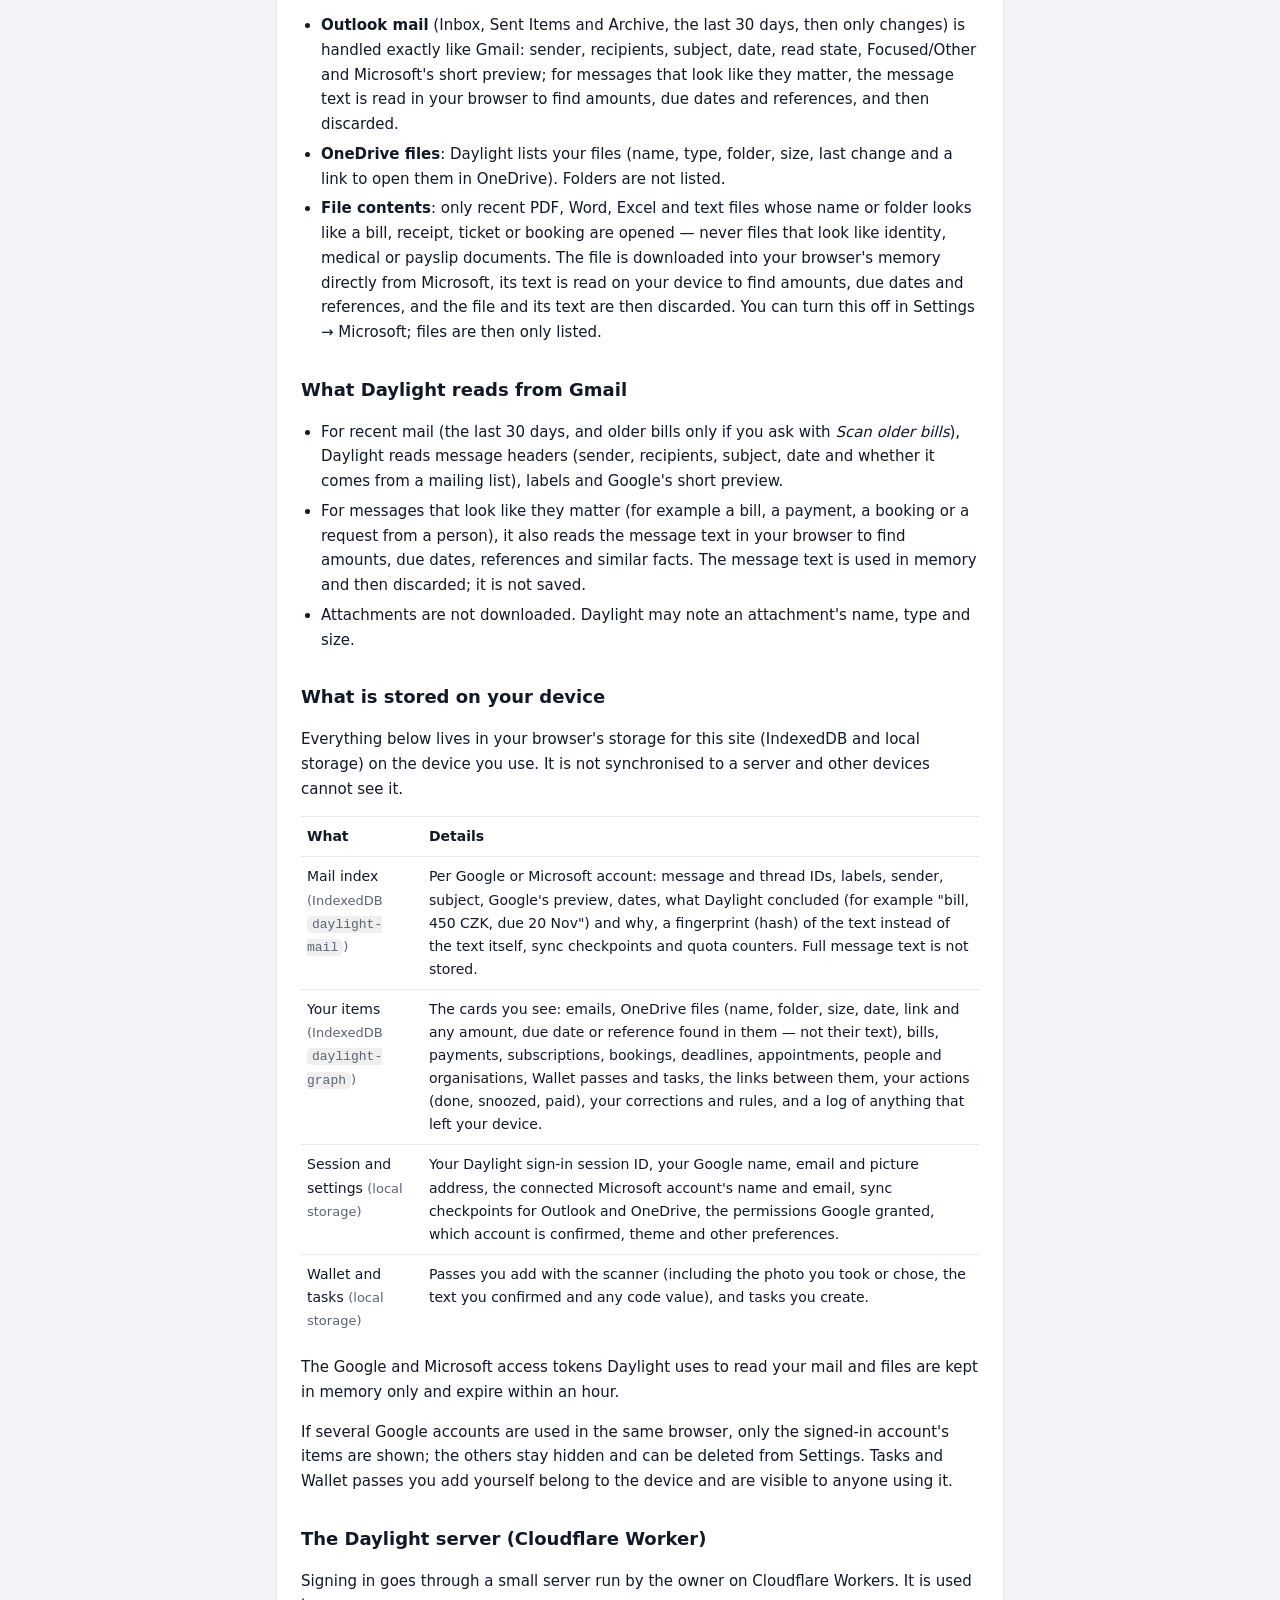
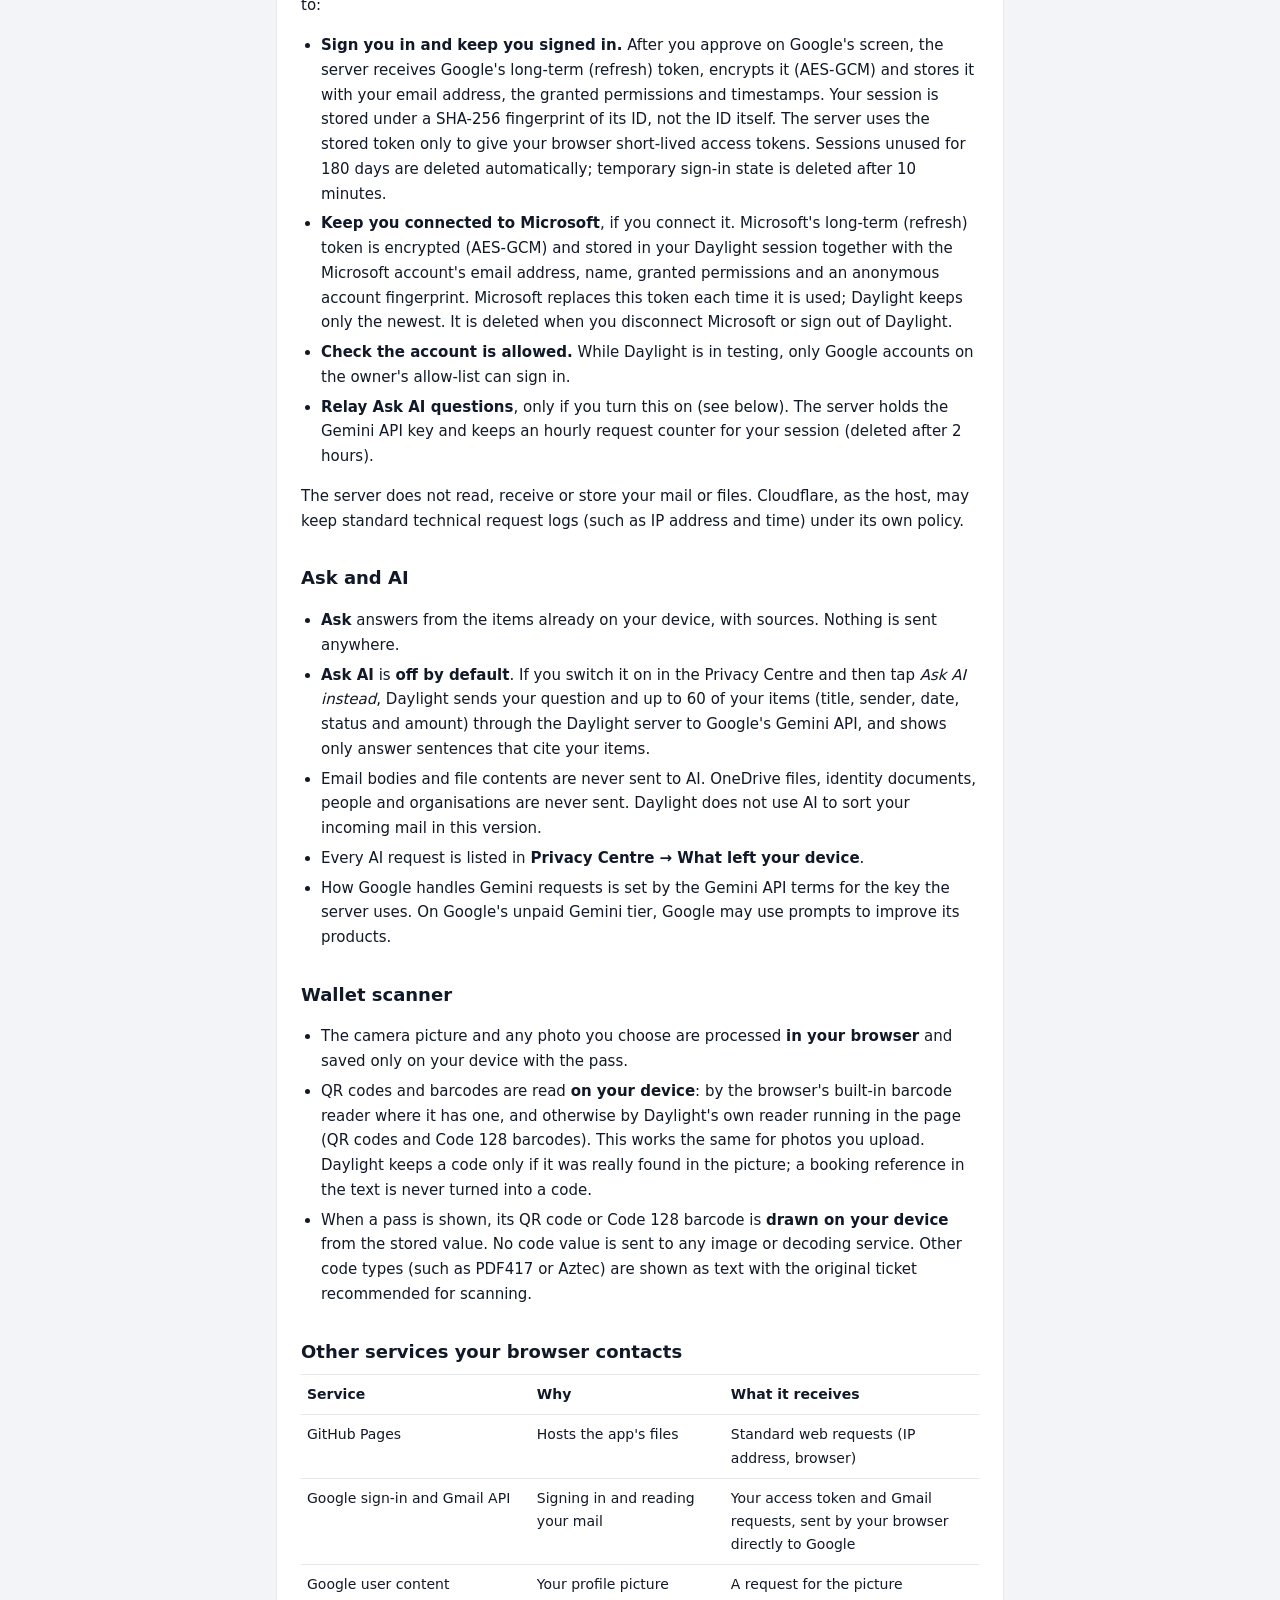
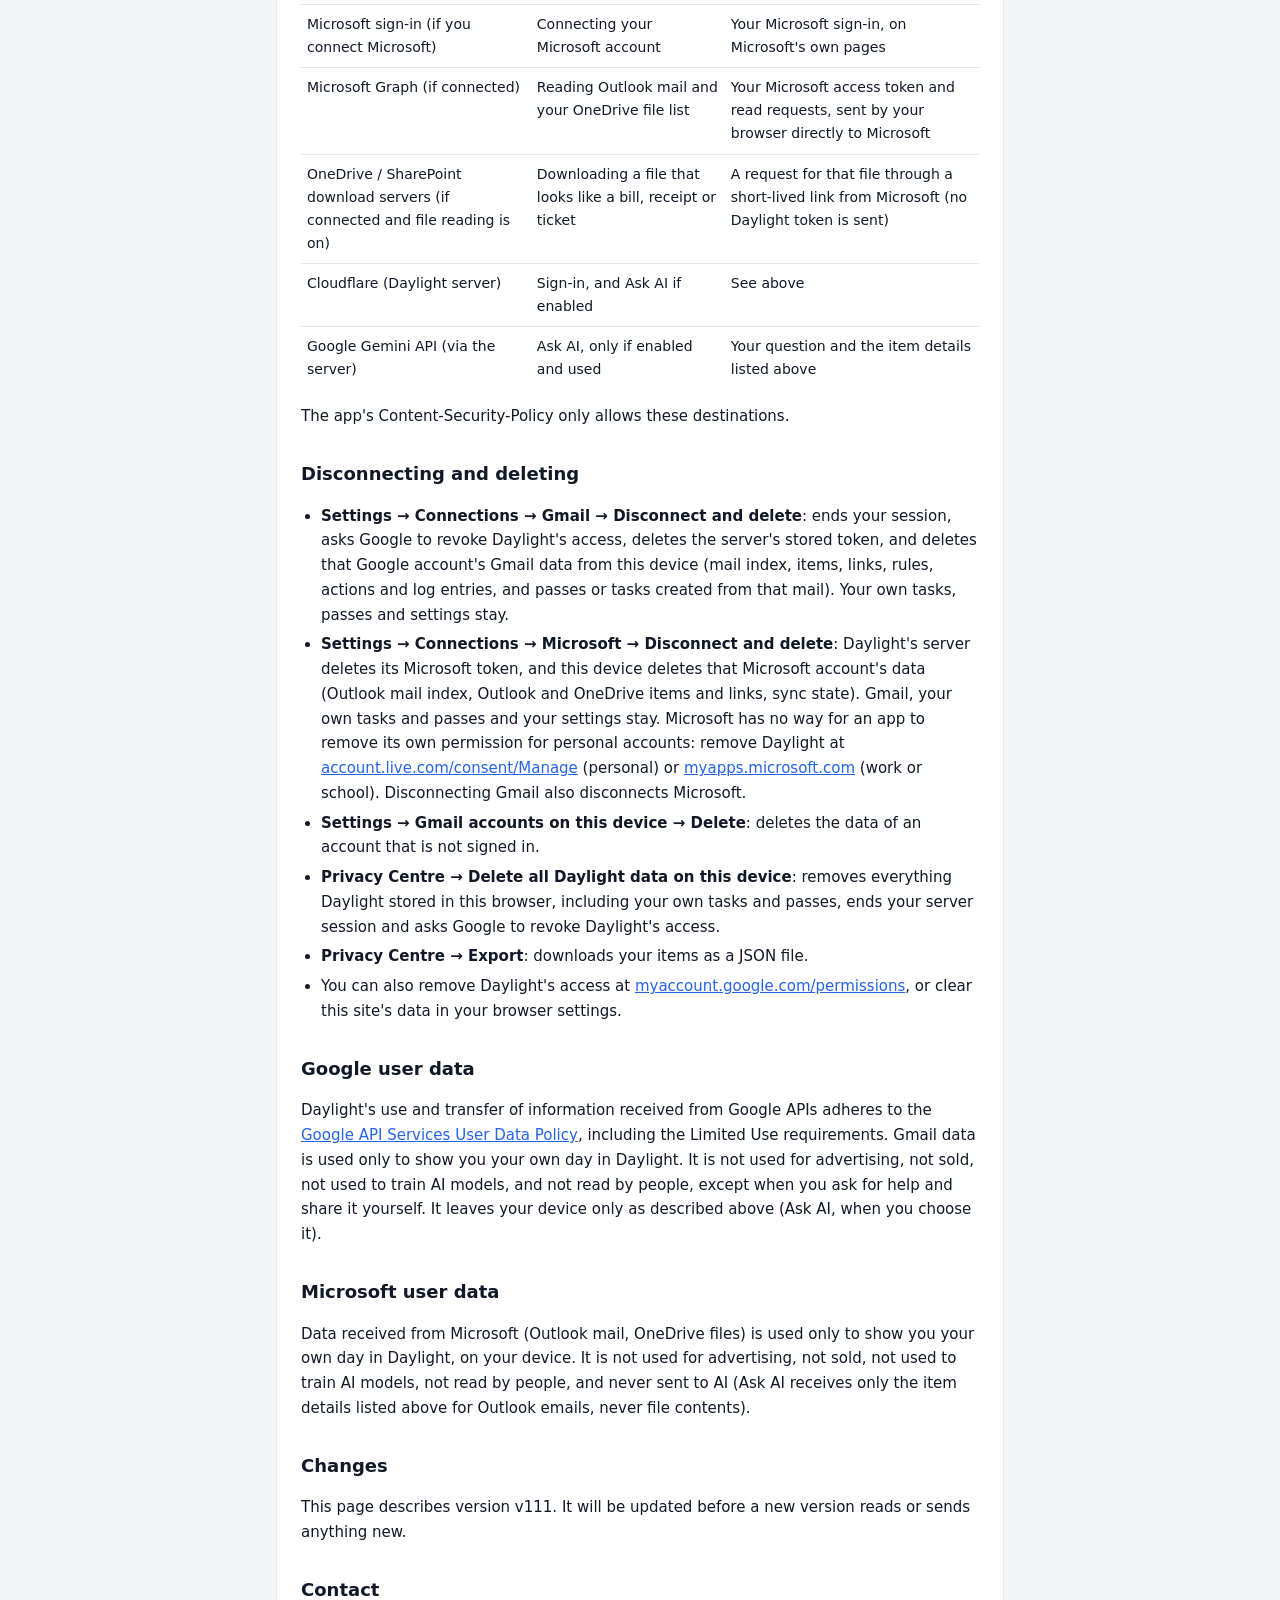
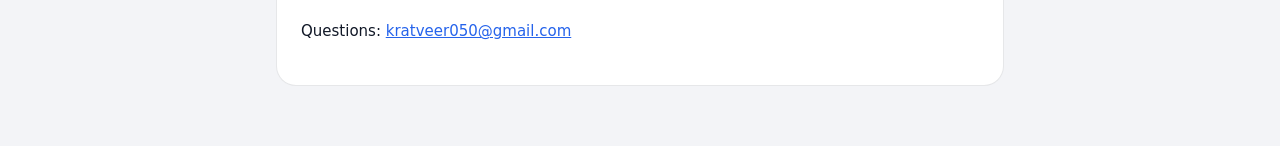
==== commit 68d41244: "v111: Microsoft sign-in state no longer depends on KV" ====
--- a/privacy.html
+++ b/privacy.html
@@ -23,7 +23,7 @@
 <a class="back" href="./">← Back to Daylight</a>
 <div class="card">
 <h1>Privacy policy</h1>
-<p class="muted">Daylight · version v110 · last updated 6 November 2026</p>
+<p class="muted">Daylight · version v111 · last updated 6 November 2026</p>
 
 <p>Daylight is a personal app run by its owner. It reads your Gmail <b>read-only</b> — and, if you connect it, your Microsoft Outlook mail and OneDrive files, also read-only — and turns them into one view of your day: bills and payments, bookings and passes, deadlines and appointments, and people waiting for a reply. This page describes what Daylight actually does in this version: what it reads, where that information is kept, what leaves your device, and how to remove it.</p>
 
@@ -138,7 +138,7 @@
 <p>Data received from Microsoft (Outlook mail, OneDrive files) is used only to show you your own day in Daylight, on your device. It is not used for advertising, not sold, not used to train AI models, not read by people, and never sent to AI (Ask AI receives only the item details listed above for Outlook emails, never file contents).</p>
 
 <h2>Changes</h2>
-<p>This page describes version v110. It will be updated before a new version reads or sends anything new.</p>
+<p>This page describes version v111. It will be updated before a new version reads or sends anything new.</p>
 
 <h2>Contact</h2>
 <p>Questions: <a href="mailto:kratveer050@gmail.com">kratveer050@gmail.com</a></p>
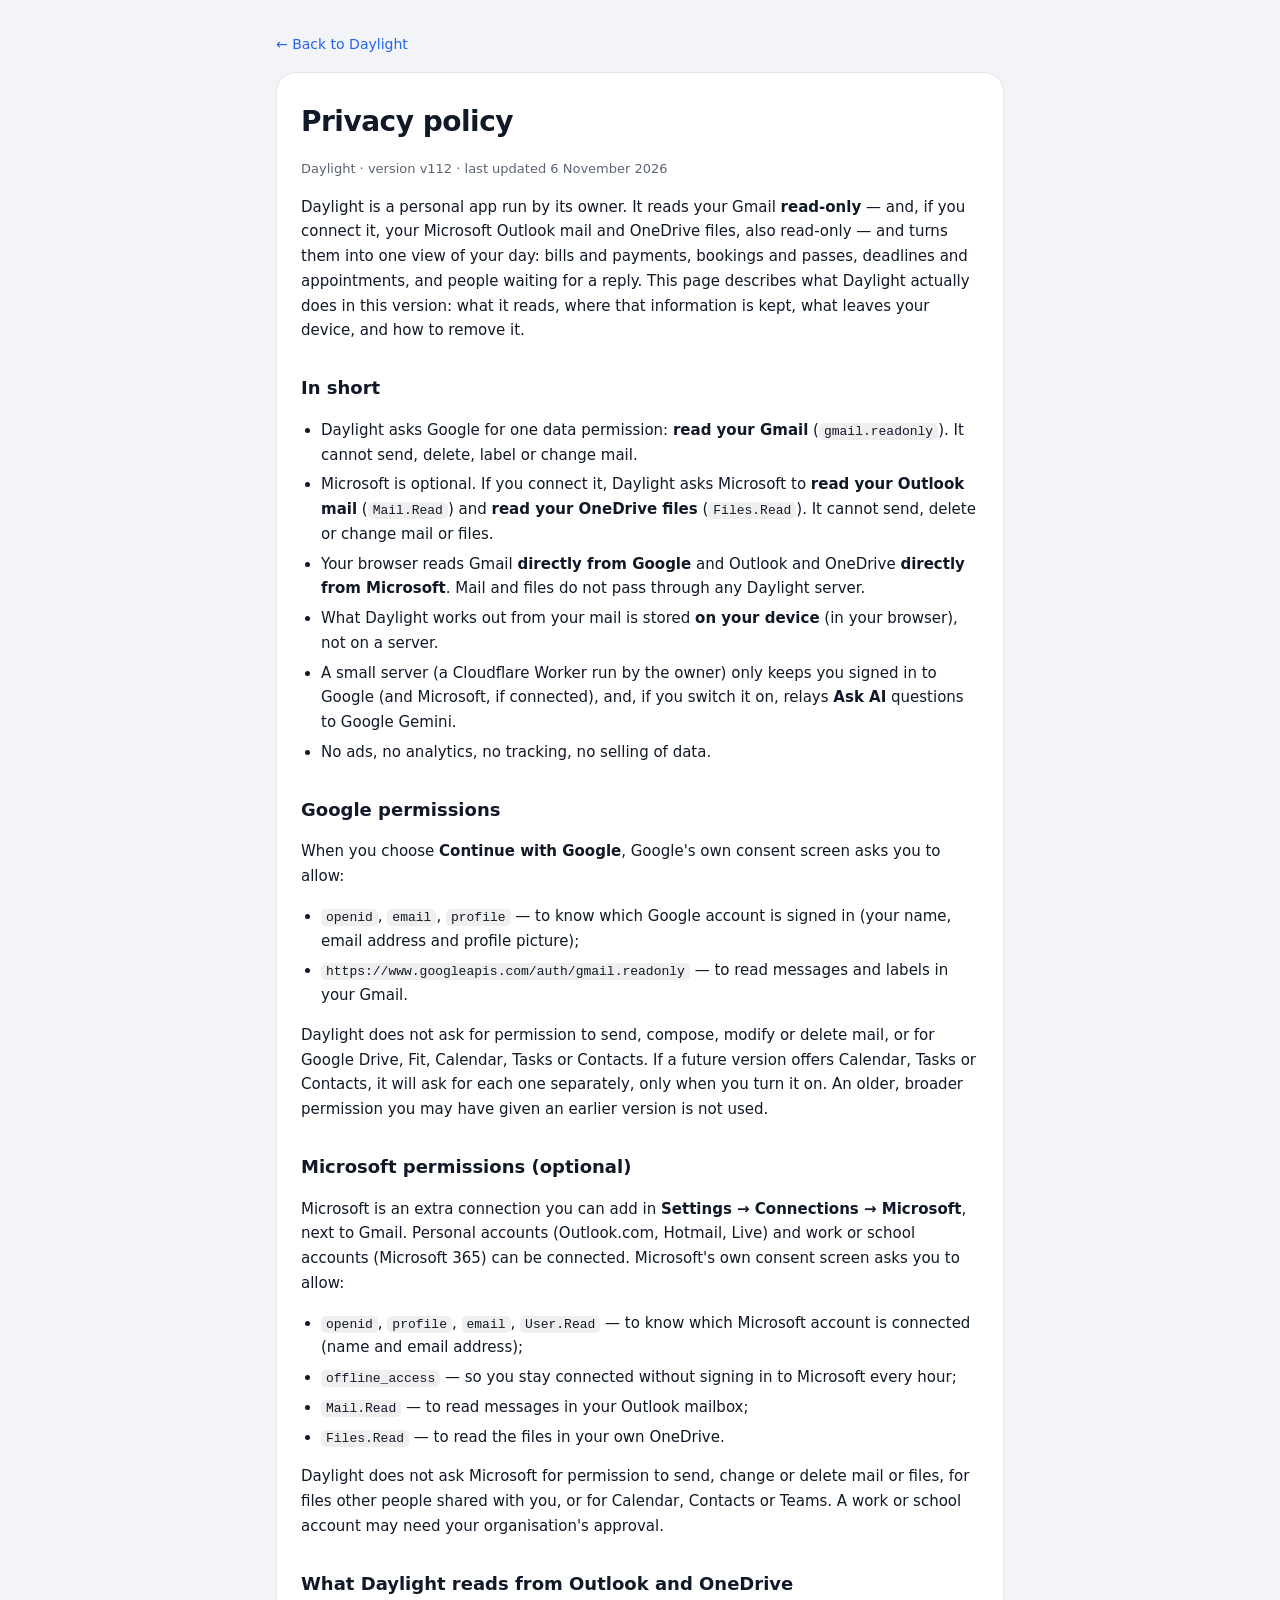
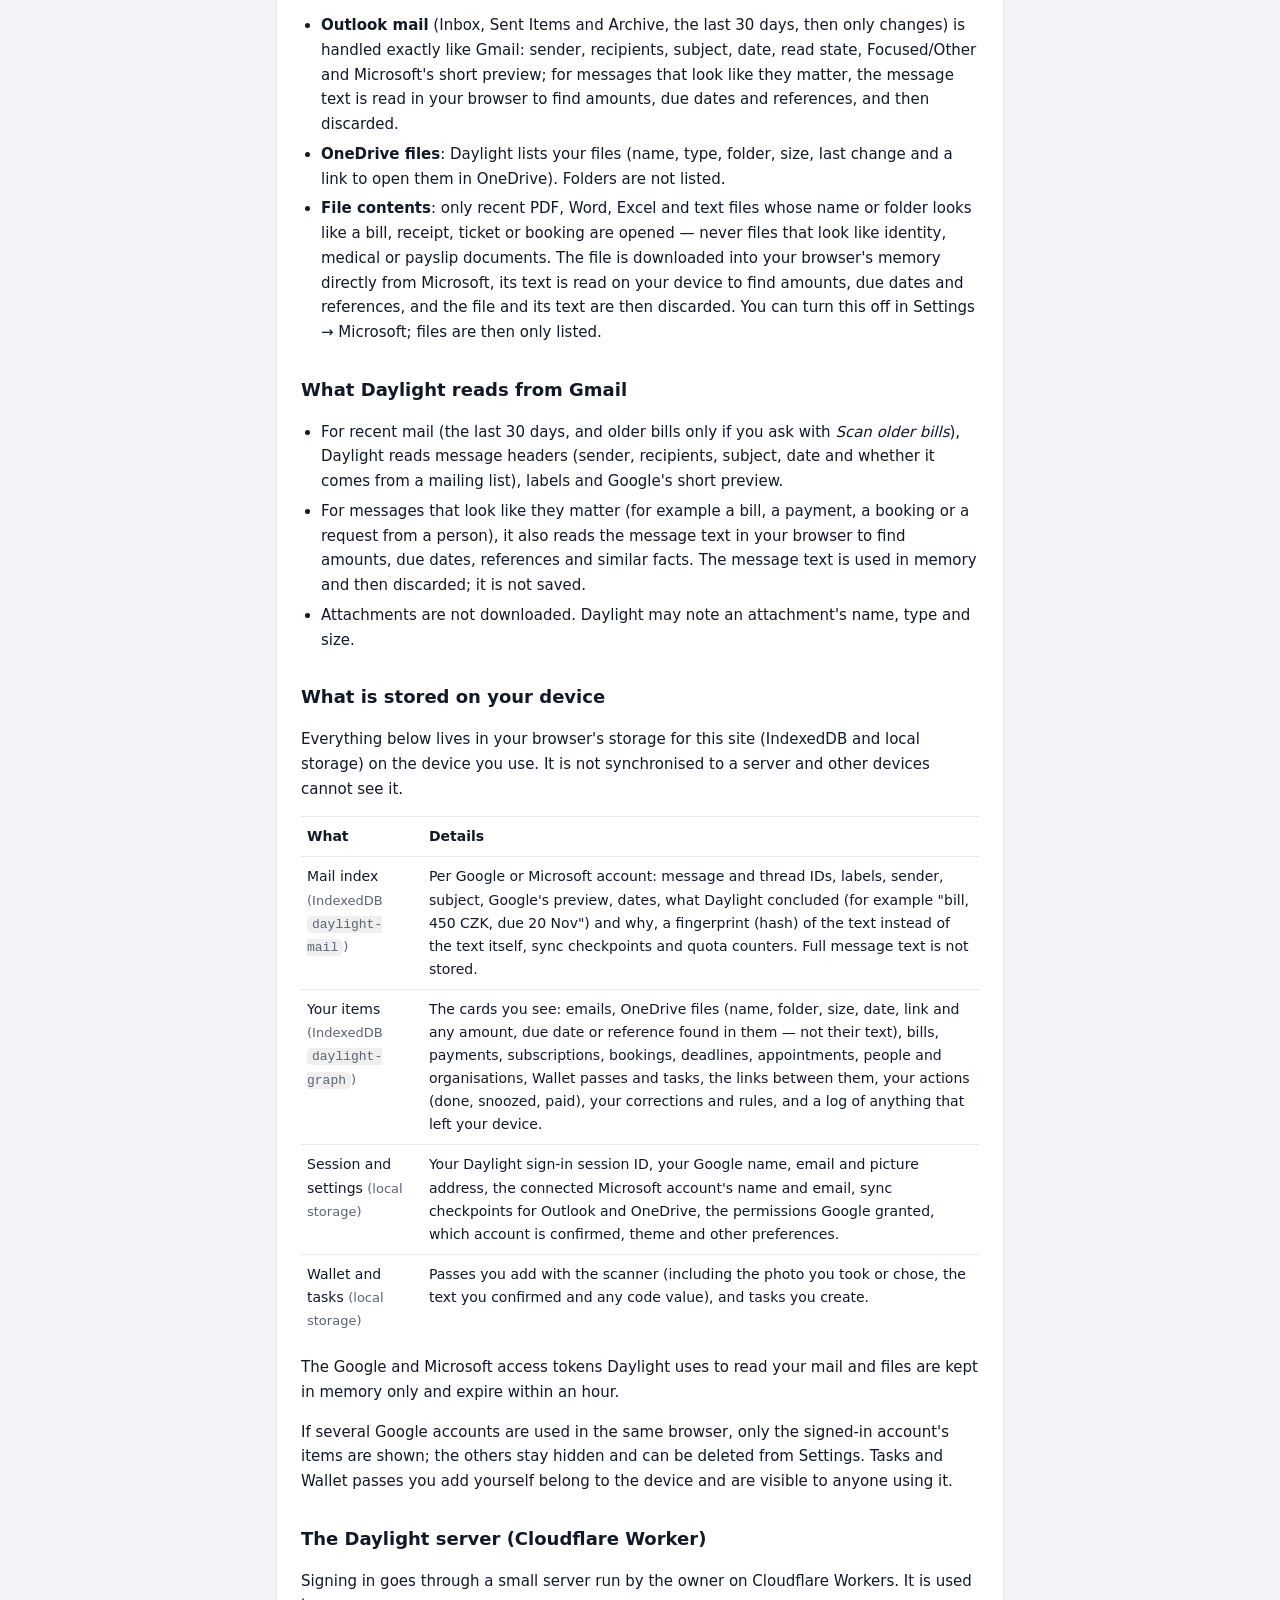
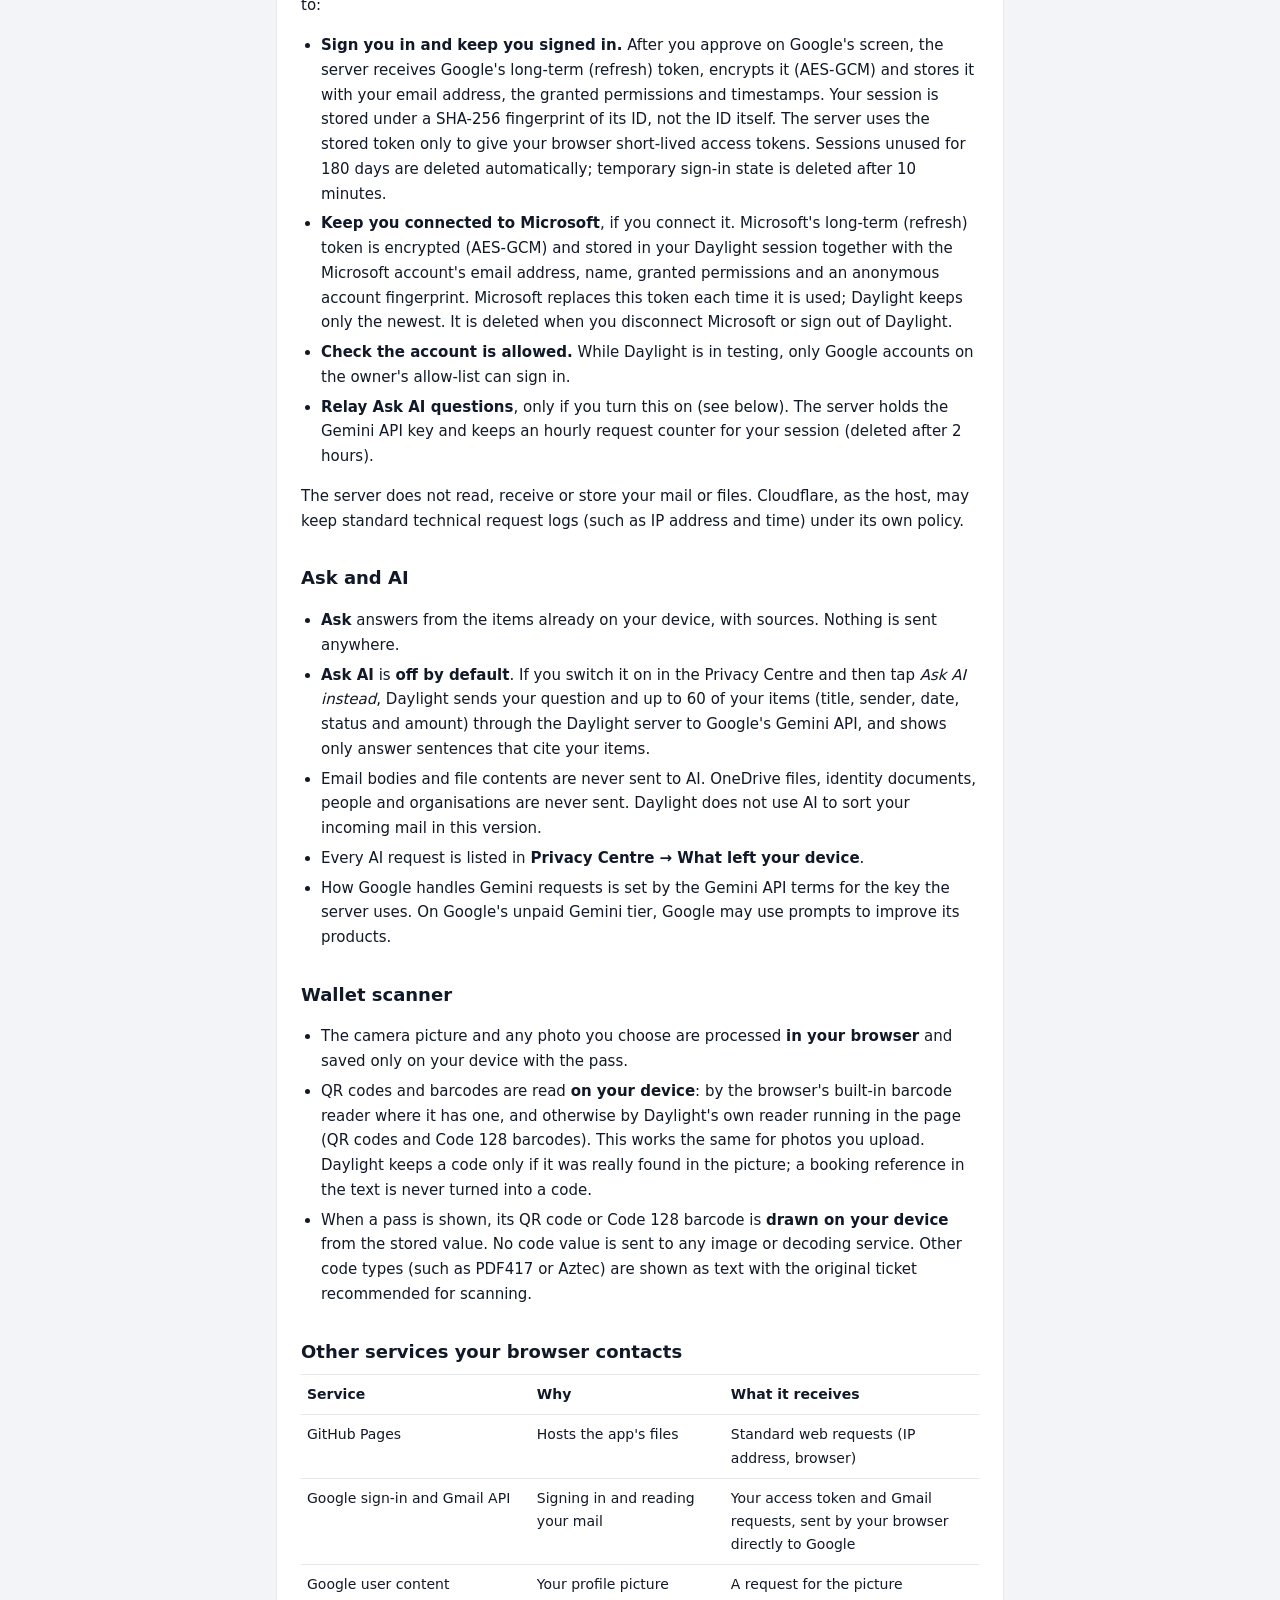
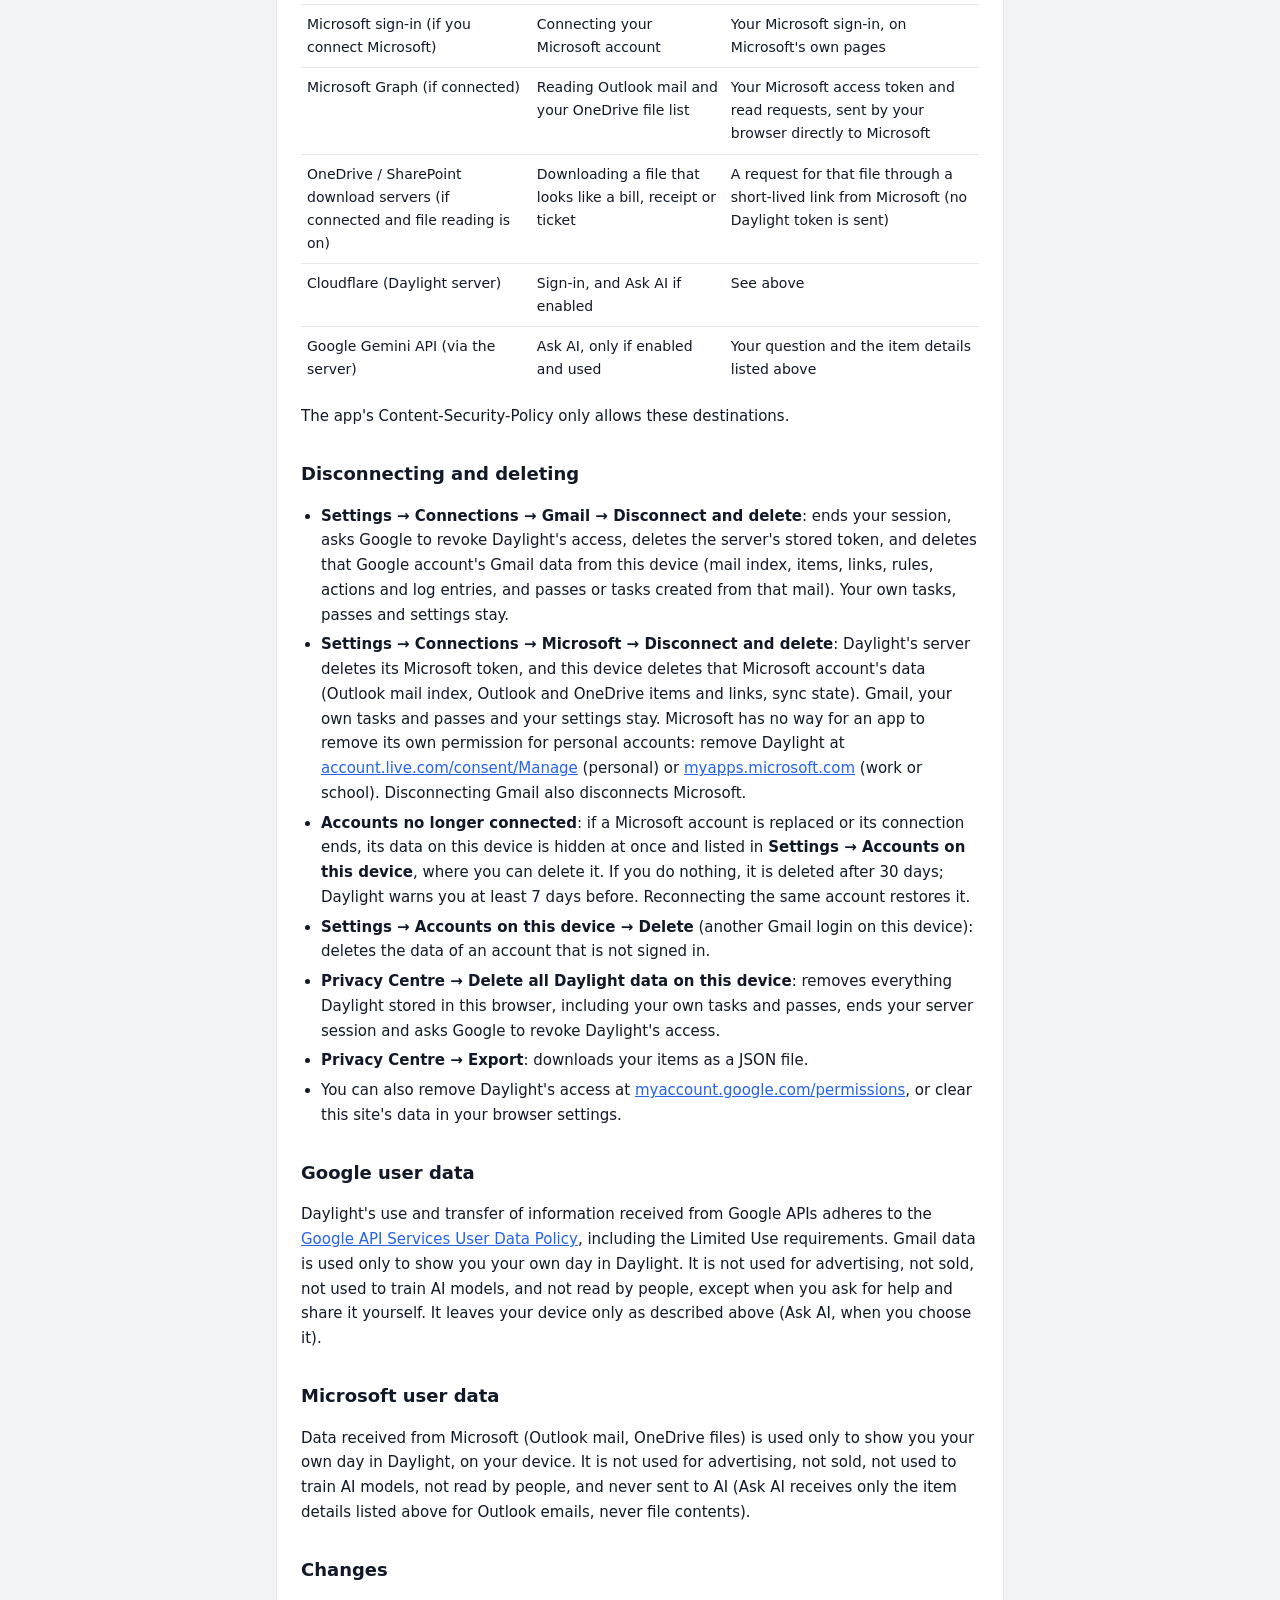
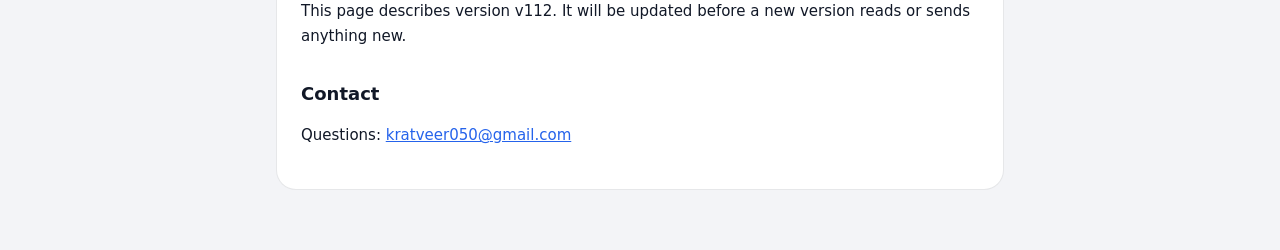
==== commit 94392614: "v112: Phase 0 orphan protection (account inventory, delete on replace, 30-day retention with warning" ====
--- a/privacy.html
+++ b/privacy.html
@@ -23,7 +23,7 @@
 <a class="back" href="./">← Back to Daylight</a>
 <div class="card">
 <h1>Privacy policy</h1>
-<p class="muted">Daylight · version v111 · last updated 6 November 2026</p>
+<p class="muted">Daylight · version v112 · last updated 6 November 2026</p>
 
 <p>Daylight is a personal app run by its owner. It reads your Gmail <b>read-only</b> — and, if you connect it, your Microsoft Outlook mail and OneDrive files, also read-only — and turns them into one view of your day: bills and payments, bookings and passes, deadlines and appointments, and people waiting for a reply. This page describes what Daylight actually does in this version: what it reads, where that information is kept, what leaves your device, and how to remove it.</p>
 
@@ -125,7 +125,8 @@
 <ul>
 <li><b>Settings → Connections → Gmail → Disconnect and delete</b>: ends your session, asks Google to revoke Daylight's access, deletes the server's stored token, and deletes that Google account's Gmail data from this device (mail index, items, links, rules, actions and log entries, and passes or tasks created from that mail). Your own tasks, passes and settings stay.</li>
 <li><b>Settings → Connections → Microsoft → Disconnect and delete</b>: Daylight's server deletes its Microsoft token, and this device deletes that Microsoft account's data (Outlook mail index, Outlook and OneDrive items and links, sync state). Gmail, your own tasks and passes and your settings stay. Microsoft has no way for an app to remove its own permission for personal accounts: remove Daylight at <a href="https://account.live.com/consent/Manage">account.live.com/consent/Manage</a> (personal) or <a href="https://myapps.microsoft.com">myapps.microsoft.com</a> (work or school). Disconnecting Gmail also disconnects Microsoft.</li>
-<li><b>Settings → Gmail accounts on this device → Delete</b>: deletes the data of an account that is not signed in.</li>
+<li><b>Accounts no longer connected</b>: if a Microsoft account is replaced or its connection ends, its data on this device is hidden at once and listed in <b>Settings → Accounts on this device</b>, where you can delete it. If you do nothing, it is deleted after 30 days; Daylight warns you at least 7 days before. Reconnecting the same account restores it.</li>
+<li><b>Settings → Accounts on this device → Delete</b> (another Gmail login on this device): deletes the data of an account that is not signed in.</li>
 <li><b>Privacy Centre → Delete all Daylight data on this device</b>: removes everything Daylight stored in this browser, including your own tasks and passes, ends your server session and asks Google to revoke Daylight's access.</li>
 <li><b>Privacy Centre → Export</b>: downloads your items as a JSON file.</li>
 <li>You can also remove Daylight's access at <a href="https://myaccount.google.com/permissions">myaccount.google.com/permissions</a>, or clear this site's data in your browser settings.</li>
@@ -138,7 +139,7 @@
 <p>Data received from Microsoft (Outlook mail, OneDrive files) is used only to show you your own day in Daylight, on your device. It is not used for advertising, not sold, not used to train AI models, not read by people, and never sent to AI (Ask AI receives only the item details listed above for Outlook emails, never file contents).</p>
 
 <h2>Changes</h2>
-<p>This page describes version v111. It will be updated before a new version reads or sends anything new.</p>
+<p>This page describes version v112. It will be updated before a new version reads or sends anything new.</p>
 
 <h2>Contact</h2>
 <p>Questions: <a href="mailto:kratveer050@gmail.com">kratveer050@gmail.com</a></p>
